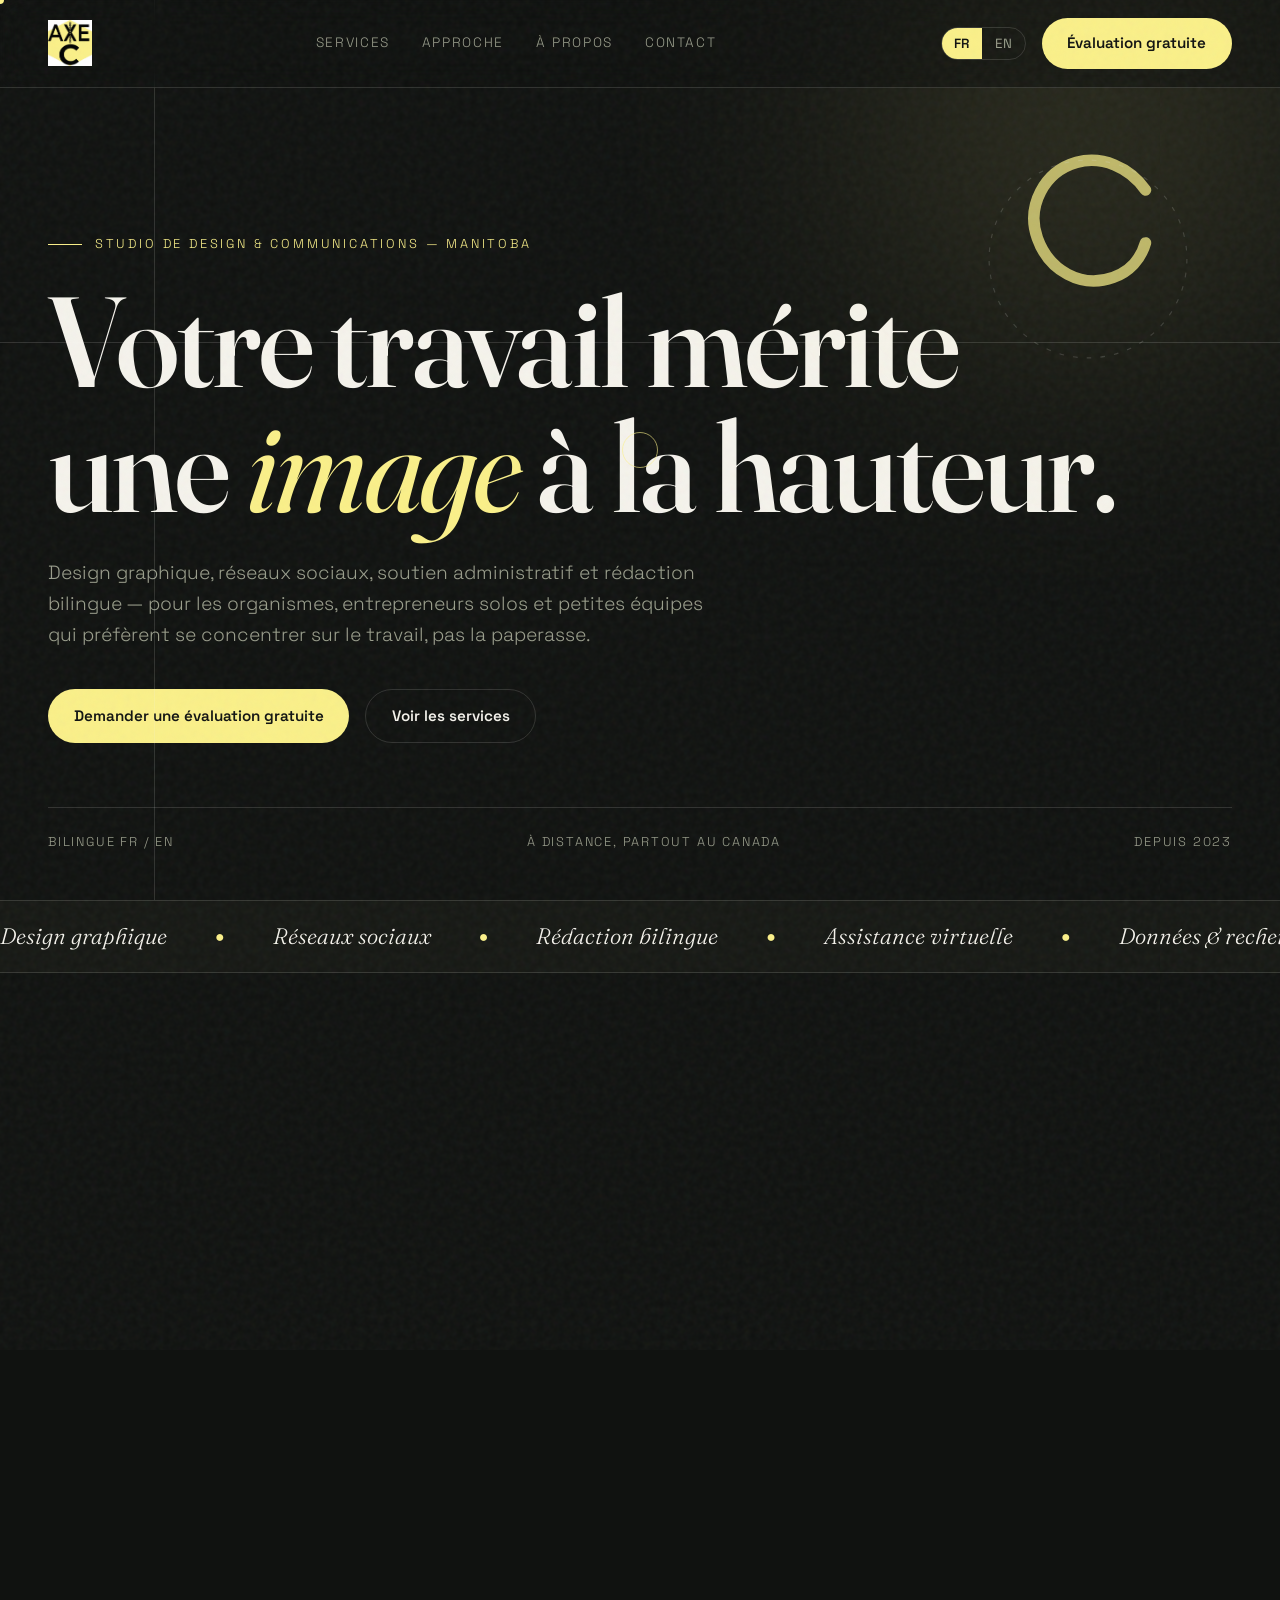
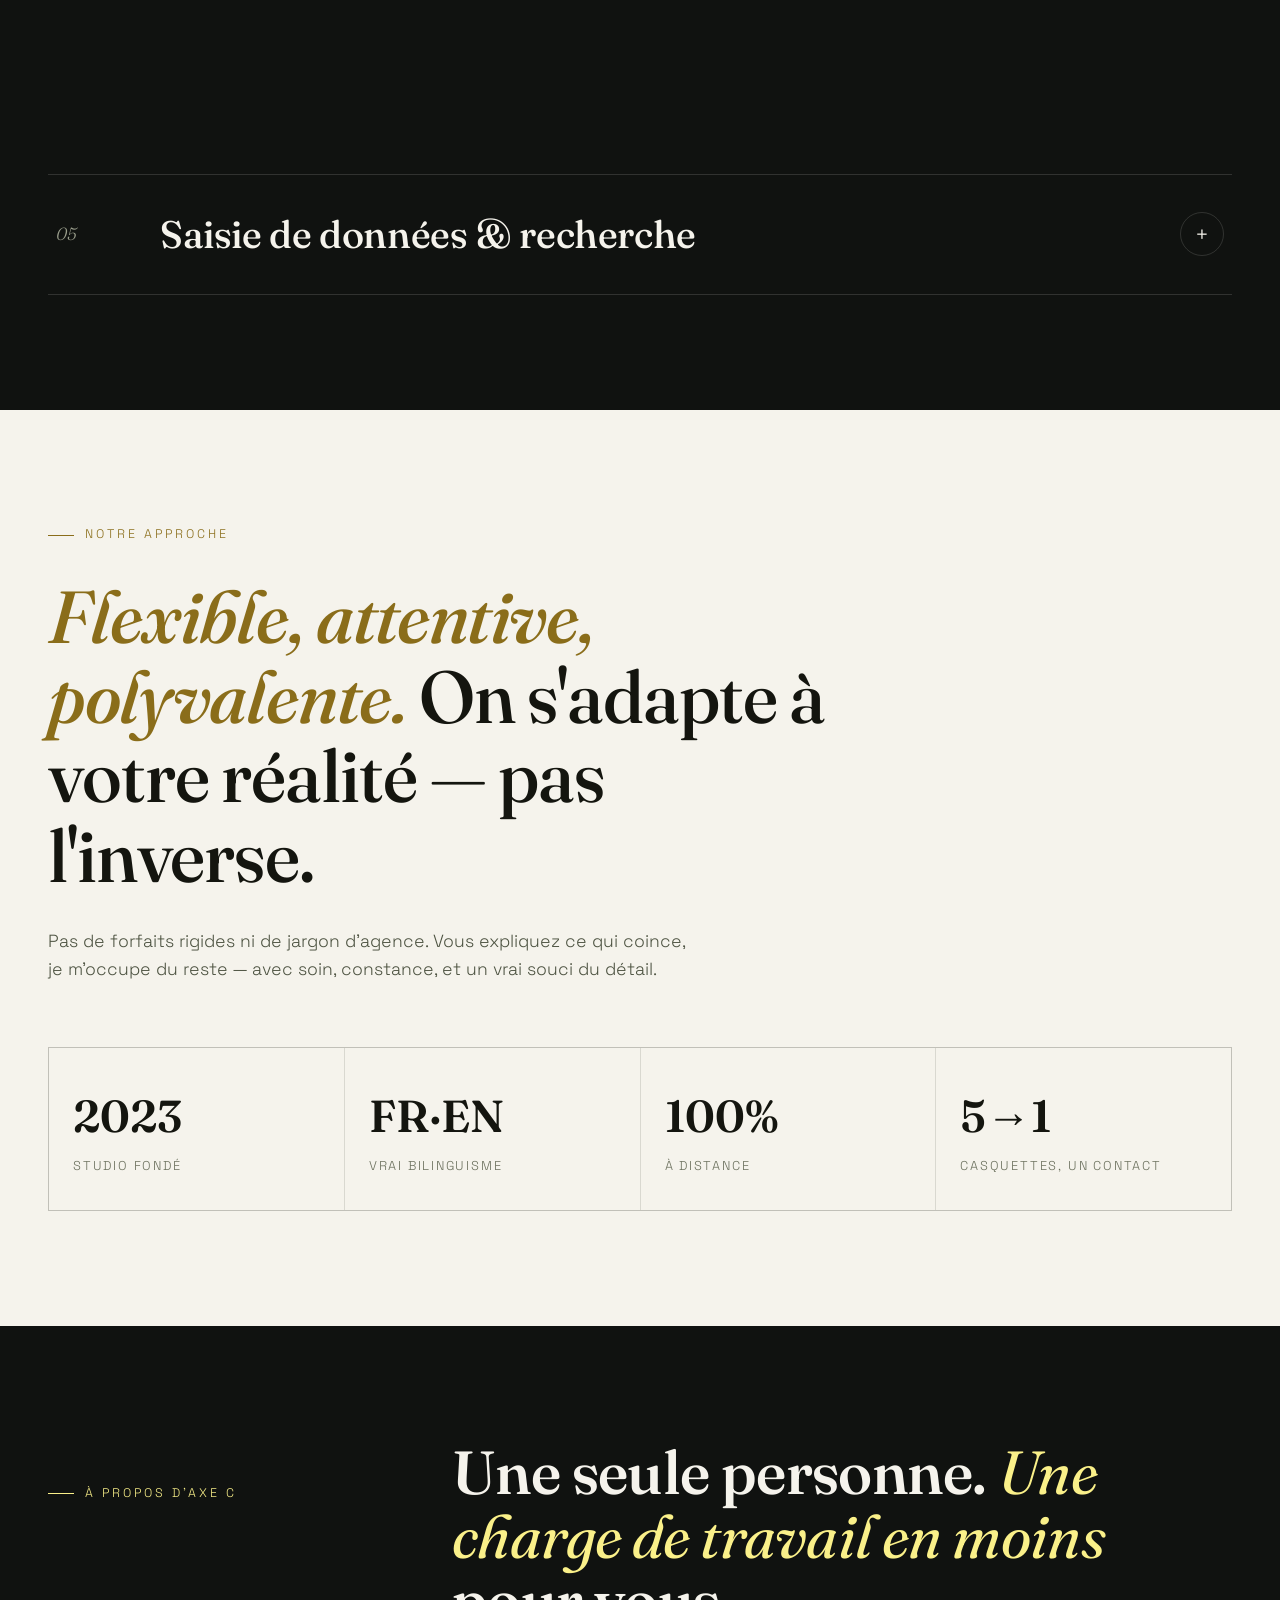
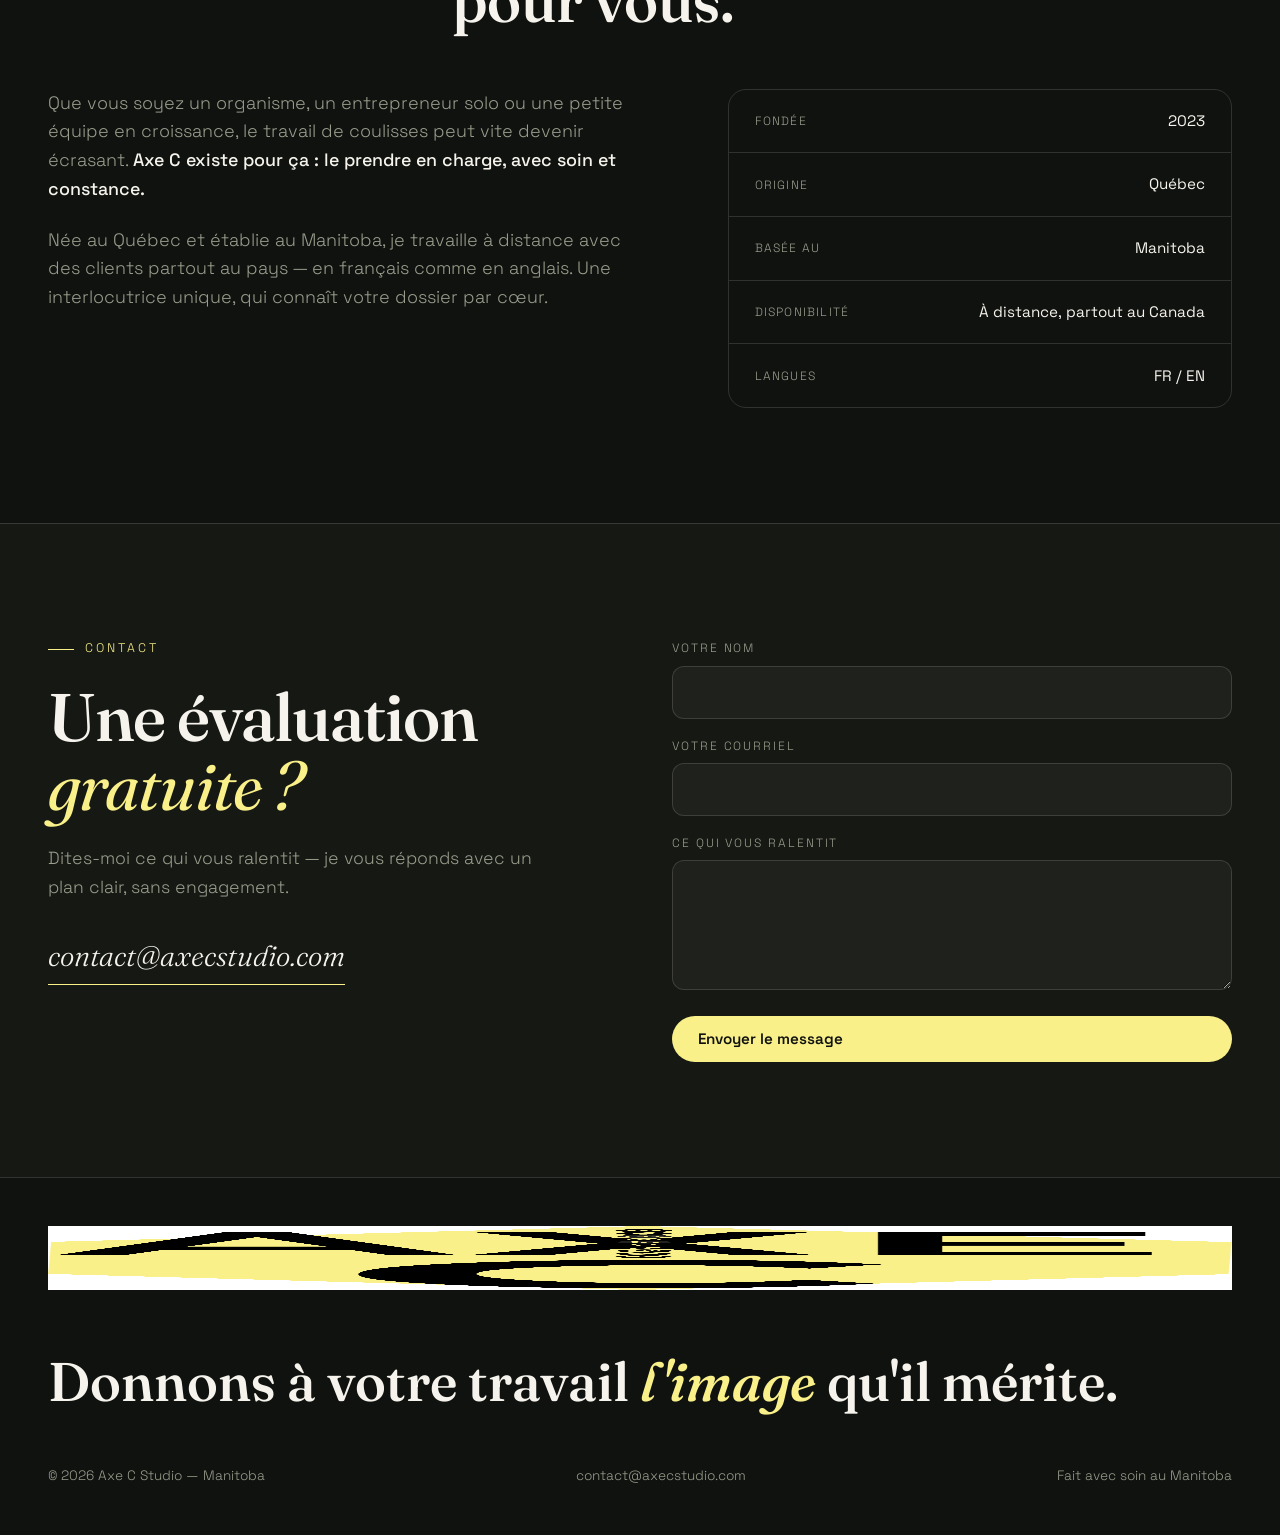
==== index.html @ 5b9b92f5 "Logo officiel PNG (remplace le SVG extrait)" ====
<!DOCTYPE html>
<html lang="fr">
<head>
<meta charset="UTF-8">
<meta name="viewport" content="width=device-width, initial-scale=1.0">
<title>Axe C — Studio de design & communications</title>
<meta name="description" content="Axe C — design graphique, réseaux sociaux, rédaction bilingue et soutien administratif pour organismes, entrepreneurs et petites équipes. Basée à Manitoba. FR/EN.">
<link rel="icon" href="logo.png" type="image/png">
<link rel="preconnect" href="https://fonts.googleapis.com">
<link rel="preconnect" href="https://fonts.gstatic.com" crossorigin>
<link href="https://fonts.googleapis.com/css2?family=Fraunces:ital,opsz,wght@0,9..144,300..900;1,9..144,300..900&family=Space+Grotesk:wght@300..700&display=swap" rel="stylesheet">
<style>
:root{
  --bg:#101210; --bg2:#161814; --ink:#f5f3ec; --muted:#9a9e8c;
  --lime:#faf089; --lime-dim:#d6c25e; --line:rgba(245,243,236,.14);
  --paper:#f5f3ec; --paper-ink:#14150f;
  --font-d:"Fraunces",serif; --font-b:"Space Grotesk",sans-serif;
}
*{margin:0;padding:0;box-sizing:border-box}
html{scroll-behavior:smooth}
body{background:var(--bg);color:var(--ink);font-family:var(--font-b);font-weight:300;
  line-height:1.6;overflow-x:hidden;-webkit-font-smoothing:antialiased}
::selection{background:var(--lime);color:#101210}
a{color:inherit;text-decoration:none}
img{max-width:100%}

/* grain */
.grain{position:fixed;inset:-50%;width:200%;height:200%;pointer-events:none;z-index:2000;opacity:.05;
  background-image:url("data:image/svg+xml,%3Csvg viewBox='0 0 300 300' xmlns='http://www.w3.org/2000/svg'%3E%3Cfilter id='n'%3E%3CfeTurbulence type='fractalNoise' baseFrequency='0.9' numOctaves='2'/%3E%3C/filter%3E%3Crect width='100%25' height='100%25' filter='url(%23n)'/%3E%3C/svg%3E");
  animation:grain 8s steps(10) infinite}
@keyframes grain{0%,100%{transform:translate(0,0)}20%{transform:translate(-3%,2%)}40%{transform:translate(2%,-3%)}60%{transform:translate(-2%,-2%)}80%{transform:translate(3%,3%)}}

/* curseur */
.cursor-dot,.cursor-ring{position:fixed;top:0;left:0;pointer-events:none;z-index:3000;border-radius:50%;
  transform:translate(-50%,-50%)}
.cursor-dot{width:8px;height:8px;background:var(--lime)}
.cursor-ring{width:36px;height:36px;border:1px solid rgba(250,240,137,.6);transition:width .25s,height .25s,border-color .25s}
.cursor-ring.is-hover{width:64px;height:64px;border-color:var(--lime)}
@media(hover:none){.cursor-dot,.cursor-ring{display:none}}

/* nav */
nav{position:fixed;top:0;left:0;right:0;z-index:1000;display:flex;align-items:center;justify-content:space-between;
  padding:1.1rem clamp(1.2rem,4vw,3rem);backdrop-filter:blur(14px);-webkit-backdrop-filter:blur(14px);
  background:rgba(16,18,16,.55);border-bottom:1px solid var(--line)}
.logo{display:flex;align-items:center;gap:.6rem;font-family:var(--font-d);font-weight:600;font-size:1.35rem;letter-spacing:.02em}
.logo img{height:46px;width:auto;display:block}
.nav-links{display:flex;gap:2rem;font-size:.85rem;letter-spacing:.12em;text-transform:uppercase}
.nav-links a{position:relative;color:var(--muted);transition:color .25s}
.nav-links a:hover{color:var(--ink)}
.nav-links a::after{content:"";position:absolute;left:0;bottom:-4px;width:0;height:1px;background:var(--lime);transition:width .3s}
.nav-links a:hover::after{width:100%}
.nav-cta{display:flex;align-items:center;gap:1rem}
.lang-toggle{display:flex;border:1px solid var(--line);border-radius:99px;overflow:hidden;font-size:.75rem;letter-spacing:.1em}
.lang-toggle button{background:none;border:none;color:var(--muted);padding:.45rem .8rem;cursor:pointer;font-family:var(--font-b);transition:all .25s}
.lang-toggle button.active{background:var(--lime);color:#101210;font-weight:600}
.btn{display:inline-flex;align-items:center;gap:.6rem;background:var(--lime);color:#101210;font-weight:600;
  padding:.85rem 1.6rem;border-radius:99px;border:none;cursor:pointer;font-size:.95rem;font-family:var(--font-b);
  transition:transform .25s,box-shadow .25s;white-space:nowrap}
.btn:hover{transform:translateY(-2px);box-shadow:0 8px 30px rgba(250,240,137,.35)}
.btn.ghost{background:transparent;color:var(--ink);border:1px solid var(--line)}
.btn.ghost:hover{border-color:var(--lime);box-shadow:none}
@media(max-width:860px){.nav-links{display:none}}

/* hero */
.hero{min-height:100svh;display:flex;flex-direction:column;justify-content:flex-end;position:relative;
  padding:7rem clamp(1.2rem,4vw,3rem) 3rem;overflow:hidden}
.hero-bg{position:absolute;inset:0;pointer-events:none}
.blob{position:absolute;width:60vmax;height:60vmax;border-radius:50%;filter:blur(120px);opacity:.16;
  background:radial-gradient(circle,#faf089 0%,transparent 65%);top:-20vmax;right:-15vmax;animation:drift 14s ease-in-out infinite alternate}
@keyframes drift{to{transform:translate(-8vmax,6vmax) scale(1.15)}}
.axis{position:absolute;background:var(--line)}
.axis.h{left:0;right:0;height:1px;top:38%}
.axis.v{top:0;bottom:0;width:1px;left:12%}
.hero-eyebrow{display:flex;align-items:center;gap:.8rem;color:var(--lime);font-size:.8rem;letter-spacing:.22em;
  text-transform:uppercase;margin-bottom:1.5rem}
.hero-eyebrow::before{content:"";width:34px;height:1px;background:var(--lime)}
.hero h1{font-family:var(--font-d);font-weight:550;font-size:clamp(3rem,10vw,8.5rem);line-height:.98;letter-spacing:-.02em;max-width:14ch}
.hero h1 em{font-style:italic;color:var(--lime);font-weight:400}
.hero-sub{max-width:56ch;color:var(--muted);font-size:clamp(1rem,1.6vw,1.2rem);margin:1.8rem 0 2.4rem}
.hero-ctas{display:flex;gap:1rem;flex-wrap:wrap}
.hero-foot{display:flex;justify-content:space-between;align-items:flex-end;margin-top:4rem;padding-top:1.5rem;
  border-top:1px solid var(--line);color:var(--muted);font-size:.8rem;letter-spacing:.14em;text-transform:uppercase;flex-wrap:wrap;gap:1rem}
.crescent{position:absolute;top:16%;right:6%;width:clamp(120px,18vw,230px);opacity:.9;animation:spin 40s linear infinite}
@keyframes spin{to{transform:rotate(360deg)}}

/* marquee */
.marquee{border-top:1px solid var(--line);border-bottom:1px solid var(--line);overflow:hidden;white-space:nowrap;
  padding:1.1rem 0;background:var(--bg2)}
.marquee-track{display:inline-flex;gap:3rem;animation:scroll 26s linear infinite;font-family:var(--font-d);
  font-size:1.4rem;font-style:italic;color:var(--ink)}
.marquee-track span{display:flex;align-items:center;gap:3rem}
.marquee-track i{font-style:normal;color:var(--lime);font-size:1rem}
@keyframes scroll{to{transform:translateX(-50%)}}

/* sections */
section{padding:clamp(4rem,9vw,8rem) clamp(1.2rem,4vw,3rem)}
.sec-head{display:flex;align-items:baseline;justify-content:space-between;gap:2rem;margin-bottom:3.5rem;flex-wrap:wrap}
.sec-tag{color:var(--lime);font-size:.78rem;letter-spacing:.24em;text-transform:uppercase;display:flex;align-items:center;gap:.7rem}
.sec-tag::before{content:"";width:26px;height:1px;background:var(--lime)}
.sec-title{font-family:var(--font-d);font-weight:550;font-size:clamp(2rem,5vw,3.8rem);line-height:1.05;letter-spacing:-.01em;max-width:20ch}
.sec-title em{font-style:italic;color:var(--lime);font-weight:400}

/* services */
.svc{border-top:1px solid var(--line)}
.svc:last-child{border-bottom:1px solid var(--line)}
.svc-head{display:grid;grid-template-columns:80px 1fr auto;align-items:center;gap:1.5rem;padding:1.8rem .5rem;cursor:pointer}
.svc-num{font-family:var(--font-d);font-style:italic;color:var(--muted);font-size:1.1rem;transition:color .3s}
.svc-name{font-family:var(--font-d);font-size:clamp(1.4rem,3.2vw,2.4rem);font-weight:500;letter-spacing:-.01em;transition:transform .35s,color .3s}
.svc-plus{width:44px;height:44px;border:1px solid var(--line);border-radius:50%;display:grid;place-items:center;
  font-size:1.4rem;font-weight:200;transition:all .35s;flex-shrink:0}
.svc-body{max-height:0;overflow:hidden;transition:max-height .5s cubic-bezier(.4,0,.2,1)}
.svc-body p{color:var(--muted);max-width:62ch;padding:0 .5rem 2rem 80px;font-size:1.05rem}
.svc.open .svc-body{max-height:220px}
.svc.open .svc-num{color:var(--lime)}
.svc.open .svc-name{color:var(--lime);transform:translateX(10px)}
.svc.open .svc-plus{background:var(--lime);color:#101210;border-color:var(--lime);transform:rotate(45deg)}
@media(max-width:640px){.svc-head{grid-template-columns:44px 1fr auto}.svc-body p{padding-left:0}}

/* approche — section papier */
.approche{background:var(--paper);color:var(--paper-ink);position:relative;overflow:hidden}
.approche .sec-tag{color:#8a6d1a}
.approche .sec-tag::before{background:#8a6d1a}
.approche blockquote{font-family:var(--font-d);font-size:clamp(2.2rem,6vw,4.6rem);line-height:1.08;font-weight:500;
  letter-spacing:-.015em;max-width:18ch}
.approche blockquote em{font-style:italic;color:#8a6d1a}
.approche-sub{margin-top:2rem;color:#4c5240;max-width:58ch;font-size:1.1rem}
.stats{display:grid;grid-template-columns:repeat(4,1fr);gap:1px;background:rgba(20,21,15,.12);margin-top:4rem;border:1px solid rgba(20,21,15,.12)}
.stat{background:var(--paper);padding:2rem 1.5rem}
.stat b{display:block;font-family:var(--font-d);font-size:clamp(1.8rem,3.5vw,2.8rem);font-weight:600}
.stat span{font-size:.8rem;letter-spacing:.14em;text-transform:uppercase;color:#6a6f5c}
@media(max-width:760px){.stats{grid-template-columns:1fr 1fr}}

/* à propos */
.apropos-grid{display:grid;grid-template-columns:1.1fr .9fr;gap:4rem;align-items:start}
@media(max-width:900px){.apropos-grid{grid-template-columns:1fr}}
.apropos-txt p{color:var(--muted);font-size:1.12rem;margin-bottom:1.4rem;max-width:54ch}
.apropos-txt p strong{color:var(--ink);font-weight:500}
.facts{border:1px solid var(--line);border-radius:18px;overflow:hidden}
.fact{display:flex;justify-content:space-between;gap:1rem;padding:1.2rem 1.6rem;border-bottom:1px solid var(--line);font-size:.95rem}
.fact:last-child{border-bottom:none}
.fact span:first-child{color:var(--muted);letter-spacing:.1em;text-transform:uppercase;font-size:.75rem;padding-top:.2rem}
.fact span:last-child{text-align:right;font-weight:400}

/* contact */
.contact{background:var(--bg2);border-top:1px solid var(--line);position:relative;overflow:hidden}
.contact-grid{display:grid;grid-template-columns:1fr 1fr;gap:4rem}
@media(max-width:900px){.contact-grid{grid-template-columns:1fr}}
.contact h2{font-family:var(--font-d);font-size:clamp(2.4rem,5.5vw,4.2rem);font-weight:550;line-height:1.02;letter-spacing:-.015em}
.contact h2 em{font-style:italic;color:var(--lime);font-weight:400}
.contact p.lead{color:var(--muted);margin:1.5rem 0 2rem;max-width:44ch;font-size:1.1rem}
.mail-link{display:inline-flex;align-items:center;gap:.8rem;font-family:var(--font-d);font-size:clamp(1.2rem,2.6vw,1.8rem);
  font-style:italic;border-bottom:1px solid var(--lime);padding-bottom:.3rem;transition:color .25s}
.mail-link:hover{color:var(--lime)}
form{display:flex;flex-direction:column;gap:1.1rem}
.field label{display:block;font-size:.75rem;letter-spacing:.16em;text-transform:uppercase;color:var(--muted);margin-bottom:.45rem}
.field input,.field textarea{background:rgba(245,243,236,.04);border:1px solid var(--line);border-radius:12px;color:var(--ink);
  padding:.95rem 1.1rem;font-family:var(--font-b);font-size:1rem;width:100%;transition:border-color .25s;resize:vertical}
.field input:focus,.field textarea:focus{outline:none;border-color:var(--lime)}
.field textarea{min-height:130px}

/* footer */
footer{padding:3rem clamp(1.2rem,4vw,3rem);display:flex;justify-content:space-between;align-items:center;gap:1.5rem;
  border-top:1px solid var(--line);color:var(--muted);font-size:.85rem;flex-wrap:wrap}
footer .big{font-family:var(--font-d);font-size:clamp(2rem,6vw,3.4rem);color:var(--ink);font-weight:550;flex-basis:100%;margin-bottom:1rem}
footer .big em{font-style:italic;color:var(--lime)}

/* reveal */
.rv{opacity:0;transform:translateY(36px);transition:opacity .8s cubic-bezier(.2,.6,.2,1),transform .8s cubic-bezier(.2,.6,.2,1)}
.rv.in{opacity:1;transform:none}
@media(prefers-reduced-motion:reduce){.rv{opacity:1;transform:none}.marquee-track,.blob,.grain,.crescent{animation:none}html{scroll-behavior:auto}}
</style>
</head>
<body>
<div class="grain" aria-hidden="true"></div>
<div class="cursor-dot" aria-hidden="true"></div>
<div class="cursor-ring" aria-hidden="true"></div>

<nav>
  <a class="logo" href="#top" aria-label="Axe C — accueil">
    <img src="logo.png" alt="Axe C">
  </a>
  <div class="nav-links">
    <a href="#services" data-fr="Services" data-en="Services">Services</a>
    <a href="#approche" data-fr="Approche" data-en="Approach">Approche</a>
    <a href="#apropos" data-fr="À propos" data-en="About">À propos</a>
    <a href="#contact" data-fr="Contact" data-en="Contact">Contact</a>
  </div>
  <div class="nav-cta">
    <div class="lang-toggle" role="group" aria-label="Langue / Language">
      <button id="btn-fr" class="active">FR</button>
      <button id="btn-en">EN</button>
    </div>
    <a class="btn" href="#contact" data-fr="Évaluation gratuite" data-en="Free evaluation">Évaluation gratuite</a>
  </div>
</nav>

<header class="hero" id="top">
  <div class="hero-bg" aria-hidden="true">
    <div class="blob"></div>
    <div class="axis h"></div><div class="axis v"></div>
    <svg class="crescent" viewBox="0 0 200 200"><path d="M150 40c-14-20-38-30-60-24-28 8-44 38-34 66s38 44 66 34c14-5 24-16 28-30" stroke="#faf089" stroke-width="10" fill="none" stroke-linecap="round" opacity=".8"/><circle cx="100" cy="100" r="86" stroke="rgba(245,243,236,.18)" stroke-width="1" fill="none" stroke-dasharray="4 8"/></svg>
  </div>
  <p class="hero-eyebrow rv" data-fr="Studio de design & communications — Manitoba" data-en="Design & communications studio — Manitoba">Studio de design & communications — Manitoba</p>
  <h1 class="rv" data-fr="Votre travail mérite une <em>image</em> à la hauteur." data-en="Your work deserves a <em>face</em> that matches it.">Votre travail mérite une <em>image</em> à la hauteur.</h1>
  <p class="hero-sub rv" data-fr="Design graphique, réseaux sociaux, soutien administratif et rédaction bilingue — pour les organismes, entrepreneurs solos et petites équipes qui préfèrent se concentrer sur le travail, pas la paperasse." data-en="Graphic design, social media, admin support, and bilingual copy — for organizations, solo entrepreneurs, and small teams who'd rather focus on the work than the paperwork.">Design graphique, réseaux sociaux, soutien administratif et rédaction bilingue — pour les organismes, entrepreneurs solos et petites équipes qui préfèrent se concentrer sur le travail, pas la paperasse.</p>
  <div class="hero-ctas rv">
    <a class="btn" href="#contact" data-fr="Demander une évaluation gratuite" data-en="Request a free evaluation">Demander une évaluation gratuite</a>
    <a class="btn ghost" href="#services" data-fr="Voir les services" data-en="See services">Voir les services</a>
  </div>
  <div class="hero-foot rv">
    <span data-fr="Bilingue FR / EN" data-en="Bilingual FR / EN">Bilingue FR / EN</span>
    <span data-fr="À distance, partout au Canada" data-en="Remote, across Canada">À distance, partout au Canada</span>
    <span data-fr="Depuis 2023" data-en="Since 2023">Depuis 2023</span>
  </div>
</header>

<div class="marquee" aria-hidden="true">
  <div class="marquee-track" id="marquee"></div>
</div>

<section id="services">
  <div class="sec-head rv">
    <p class="sec-tag" data-fr="Ce que je fais" data-en="What I do">Ce que je fais</p>
    <h2 class="sec-title" data-fr="Un service, <em>cinq casquettes.</em>" data-en="One hire, <em>five hats.</em>">Un service, <em>cinq casquettes.</em></h2>
  </div>
  <div id="svc-list">
    <div class="svc rv open"><div class="svc-head">
      <span class="svc-num">01</span>
      <span class="svc-name" data-fr="Design graphique & contenu visuel" data-en="Graphic design & visual content">Design graphique & contenu visuel</span>
      <span class="svc-plus">+</span></div>
      <div class="svc-body"><p data-fr="Logos, cartes d'affaires, menus et visuels pour les réseaux sociaux qui résistent à un second regard." data-en="Logos, business cards, menus, and social visuals that hold up under a second look.">Logos, cartes d'affaires, menus et visuels pour les réseaux sociaux qui résistent à un second regard.</p></div>
    </div>
    <div class="svc rv"><div class="svc-head">
      <span class="svc-num">02</span>
      <span class="svc-name" data-fr="Gestion des réseaux sociaux" data-en="Social media management">Gestion des réseaux sociaux</span>
      <span class="svc-plus">+</span></div>
      <div class="svc-body"><p data-fr="Planification et publication de contenu pour que votre page reste vivante, sans vous occuper l'esprit." data-en="Content planning and posting so your feed stays alive without living in your head.">Planification et publication de contenu pour que votre page reste vivante, sans vous occuper l'esprit.</p></div>
    </div>
    <div class="svc rv"><div class="svc-head">
      <span class="svc-num">03</span>
      <span class="svc-name" data-fr="Rédaction bilingue & révision" data-en="Bilingual copywriting & proofreading">Rédaction bilingue & révision</span>
      <span class="svc-plus">+</span></div>
      <div class="svc-body"><p data-fr="Des mots qui se lisent comme s'ils avaient été écrits deux fois, pas traduits une fois. FR/EN." data-en="Words that read like they were written twice, not translated once. FR/EN.">Des mots qui se lisent comme s'ils avaient été écrits deux fois, pas traduits une fois. FR/EN.</p></div>
    </div>
    <div class="svc rv"><div class="svc-head">
      <span class="svc-num">04</span>
      <span class="svc-name" data-fr="Assistance virtuelle & soutien admin" data-en="Virtual assistance & admin support">Assistance virtuelle & soutien admin</span>
      <span class="svc-plus">+</span></div>
      <div class="svc-body"><p data-fr="La boîte de réception, l'agenda, les suivis — pris en charge, sans effort de votre part." data-en="The inbox, the calendar, the follow-ups — covered, without you lifting a finger.">La boîte de réception, l'agenda, les suivis — pris en charge, sans effort de votre part.</p></div>
    </div>
    <div class="svc rv"><div class="svc-head">
      <span class="svc-num">05</span>
      <span class="svc-name" data-fr="Saisie de données & recherche" data-en="Data entry & research">Saisie de données & recherche</span>
      <span class="svc-plus">+</span></div>
      <div class="svc-body"><p data-fr="Feuilles de calcul propres, recherches bien sourcées, suivi précis — le travail moins glamour, fait comme il faut." data-en="Clean spreadsheets and sourced research, tracked accurately — the unglamorous work, done right.">Feuilles de calcul propres, recherches bien sourcées, suivi précis — le travail moins glamour, fait comme il faut.</p></div>
    </div>
  </div>
</section>

<section class="approche" id="approche">
  <p class="sec-tag rv" data-fr="Notre approche" data-en="Our approach">Notre approche</p>
  <blockquote class="rv" style="margin-top:2rem" data-fr="<em>Flexible, attentive, polyvalente.</em> On s'adapte à votre réalité — pas l'inverse." data-en="<em>Flexible, attentive, versatile.</em> We adapt to your reality — not the other way around."><em>Flexible, attentive, polyvalente.</em> On s'adapte à votre réalité — pas l'inverse.</blockquote>
  <p class="approche-sub rv" data-fr="Pas de forfaits rigides ni de jargon d'agence. Vous expliquez ce qui coince, je m'occupe du reste — avec soin, constance, et un vrai souci du détail." data-en="No rigid packages, no agency jargon. You explain what's stuck, I handle the rest — carefully, consistently, and with a real eye for detail.">Pas de forfaits rigides ni de jargon d'agence. Vous expliquez ce qui coince, je m'occupe du reste — avec soin, constance, et un vrai souci du détail.</p>
  <div class="stats rv">
    <div class="stat"><b>2023</b><span data-fr="Studio fondé" data-en="Studio founded">Studio fondé</span></div>
    <div class="stat"><b>FR·EN</b><span data-fr="Vrai bilinguisme" data-en="True bilingualism">Vrai bilinguisme</span></div>
    <div class="stat"><b>100%</b><span data-fr="À distance" data-en="Remote">À distance</span></div>
    <div class="stat"><b>5→1</b><span data-fr="Casquettes, un contact" data-en="Hats, one contact">Casquettes, un contact</span></div>
  </div>
</section>

<section id="apropos">
  <div class="sec-head rv">
    <p class="sec-tag" data-fr="À propos d'Axe C" data-en="About Axe C">À propos d'Axe C</p>
    <h2 class="sec-title" data-fr="Une seule personne. <em>Une charge de travail en moins</em> pour vous." data-en="One person. <em>One less workload</em> for you.">Une seule personne. <em>Une charge de travail en moins</em> pour vous.</h2>
  </div>
  <div class="apropos-grid">
    <div class="apropos-txt rv">
      <p data-fr="Que vous soyez un organisme, un entrepreneur solo ou une petite équipe en croissance, le travail de coulisses peut vite devenir écrasant. <strong>Axe C existe pour ça : le prendre en charge, avec soin et constance.</strong>" data-en="Whether you're an organization, a solo entrepreneur, or a growing team, behind-the-scenes work can quickly become overwhelming. <strong>Axe C exists for that: to take it off your plate — carefully, and consistently.</strong>">Que vous soyez un organisme, un entrepreneur solo ou une petite équipe en croissance, <strong>Axe C existe pour ça : le prendre en charge, avec soin et constance.</strong></p>
      <p data-fr="Née au Québec et établie au Manitoba, je travaille à distance avec des clients partout au pays — en français comme en anglais. Une interlocutrice unique, qui connaît votre dossier par cœur." data-en="Born in Quebec and based in Manitoba, I work remotely with clients across the country — in French and in English alike. One point of contact, who knows your file by heart.">Née au Québec et établie au Manitoba, je travaille à distance avec des clients partout au pays — en français comme en anglais. Une interlocutrice unique, qui connaît votre dossier par cœur.</p>
    </div>
    <div class="facts rv">
      <div class="fact"><span data-fr="Fondée" data-en="Founded">Fondée</span><span>2023</span></div>
      <div class="fact"><span data-fr="Origine" data-en="From">Origine</span><span data-fr="Québec" data-en="Quebec">Québec</span></div>
      <div class="fact"><span data-fr="Basée au" data-en="Based in">Basée au</span><span>Manitoba</span></div>
      <div class="fact"><span data-fr="Disponibilité" data-en="Availability">Disponibilité</span><span data-fr="À distance, partout au Canada" data-en="Remote, across Canada">À distance, partout au Canada</span></div>
      <div class="fact"><span data-fr="Langues" data-en="Languages">Langues</span><span>FR / EN</span></div>
    </div>
  </div>
</section>

<section class="contact" id="contact">
  <div class="contact-grid">
    <div class="rv">
      <p class="sec-tag" data-fr="Contact" data-en="Contact">Contact</p>
      <h2 style="margin-top:1.5rem" data-fr="Une évaluation <em>gratuite ?</em>" data-en="A <em>free</em> evaluation?">Une évaluation <em>gratuite ?</em></h2>
      <p class="lead" data-fr="Dites-moi ce qui vous ralentit — je vous réponds avec un plan clair, sans engagement." data-en="Tell me what's slowing you down — I'll come back with a clear plan, no strings attached.">Dites-moi ce qui vous ralentit — je vous réponds avec un plan clair, sans engagement.</p>
      <a class="mail-link" href="mailto:contact@axecstudio.com">contact@axecstudio.com</a>
    </div>
    <form class="rv" id="contact-form">
      <div class="field">
        <label for="f-name" data-fr="Votre nom" data-en="Your name">Votre nom</label>
        <input id="f-name" name="name" type="text" required autocomplete="name">
      </div>
      <div class="field">
        <label for="f-email" data-fr="Votre courriel" data-en="Your email">Votre courriel</label>
        <input id="f-email" name="email" type="email" required autocomplete="email">
      </div>
      <div class="field">
        <label for="f-msg" data-fr="Ce qui vous ralentit" data-en="What's slowing you down">Ce qui vous ralentit</label>
        <textarea id="f-msg" name="message" required></textarea>
      </div>
      <button class="btn" type="submit" data-fr="Envoyer le message" data-en="Send message">Envoyer le message</button>
    </form>
  </div>
</section>

<footer>
  <img src="logo.png" alt="Axe C" class="rv" style="height:64px;width:auto;margin-bottom:1.5rem;flex-basis:100%">
  <p class="big rv" data-fr="Donnons à votre travail <em>l'image</em> qu'il mérite." data-en="Give your work the <em>face</em> it deserves.">Donnons à votre travail <em>l'image</em> qu'il mérite.</p>
  <span>© 2026 Axe C Studio — Manitoba</span>
  <span><a href="mailto:contact@axecstudio.com">contact@axecstudio.com</a></span>
  <span data-fr="Fait avec soin au Manitoba" data-en="Carefully made in Manitoba">Fait avec soin au Manitoba</span>
</footer>

<script>
(function(){
  "use strict";
  var lang = localStorage.getItem("axec-lang") || "fr";

  /* ----- marquee ----- */
  var words = {fr:["Design graphique","Réseaux sociaux","Rédaction bilingue","Assistance virtuelle","Données & recherche"],
               en:["Graphic design","Social media","Bilingual copywriting","Virtual assistance","Data & research"]};
  function buildMarquee(){
    var seq = words[lang].map(function(w){return "<span>"+w+"<i>●</i></span>"}).join("");
    document.getElementById("marquee").innerHTML = seq + seq;
  }

  /* ----- langue ----- */
  function setLang(l){
    lang = l;
    localStorage.setItem("axec-lang", l);
    document.documentElement.lang = l;
    document.getElementById("btn-fr").classList.toggle("active", l==="fr");
    document.getElementById("btn-en").classList.toggle("active", l==="en");
    document.querySelectorAll("[data-fr]").forEach(function(el){
      el.innerHTML = el.getAttribute("data-"+l);
    });
    document.title = l==="fr" ? "Axe C — Studio de design & communications"
                              : "Axe C — Design & communications studio";
    buildMarquee();
  }
  document.getElementById("btn-fr").addEventListener("click", function(){ setLang("fr"); });
  document.getElementById("btn-en").addEventListener("click", function(){ setLang("en"); });

  /* ----- services accordéon ----- */
  document.querySelectorAll(".svc-head").forEach(function(head){
    head.addEventListener("click", function(){
      var item = head.parentElement, wasOpen = item.classList.contains("open");
      document.querySelectorAll(".svc").forEach(function(s){ s.classList.remove("open"); });
      if(!wasOpen) item.classList.add("open");
    });
  });

  /* ----- reveal on scroll ----- */
  var io = new IntersectionObserver(function(entries){
    entries.forEach(function(e){ if(e.isIntersecting){ e.target.classList.add("in"); io.unobserve(e.target); } });
  }, {threshold:.12, rootMargin:"0px 0px -40px 0px"});
  document.querySelectorAll(".rv").forEach(function(el){ io.observe(el); });

  /* ----- curseur ----- */
  var dot = document.querySelector(".cursor-dot"), ring = document.querySelector(".cursor-ring");
  var mx=innerWidth/2,my=innerHeight/2,rx=mx,ry=my;
  addEventListener("mousemove", function(e){
    mx=e.clientX; my=e.clientY;
    dot.style.left=mx+"px"; dot.style.top=my+"px";
  });
  (function loop(){
    rx+=(mx-rx)*.16; ry+=(my-ry)*.16;
    ring.style.left=rx+"px"; ring.style.top=ry+"px";
    requestAnimationFrame(loop);
  })();
  document.querySelectorAll("a,button,.svc-head,.lang-toggle button").forEach(function(el){
    el.addEventListener("mouseenter", function(){ ring.classList.add("is-hover"); });
    el.addEventListener("mouseleave", function(){ ring.classList.remove("is-hover"); });
  });

  /* ----- formulaire -> mailto ----- */
  document.getElementById("contact-form").addEventListener("submit", function(e){
    e.preventDefault();
    var n=document.getElementById("f-name").value.trim(),
        m=document.getElementById("f-email").value.trim(),
        b=document.getElementById("f-msg").value.trim();
    var subject = encodeURIComponent((lang==="fr"?"Évaluation gratuite — ":"Free evaluation — ")+n);
    var body = encodeURIComponent(b+"\n\n— "+n+" ("+m+")");
    location.href = "mailto:contact@axecstudio.com?subject="+subject+"&body="+body;
  });

  setLang(lang);
})();
</script>
</body>
</html>
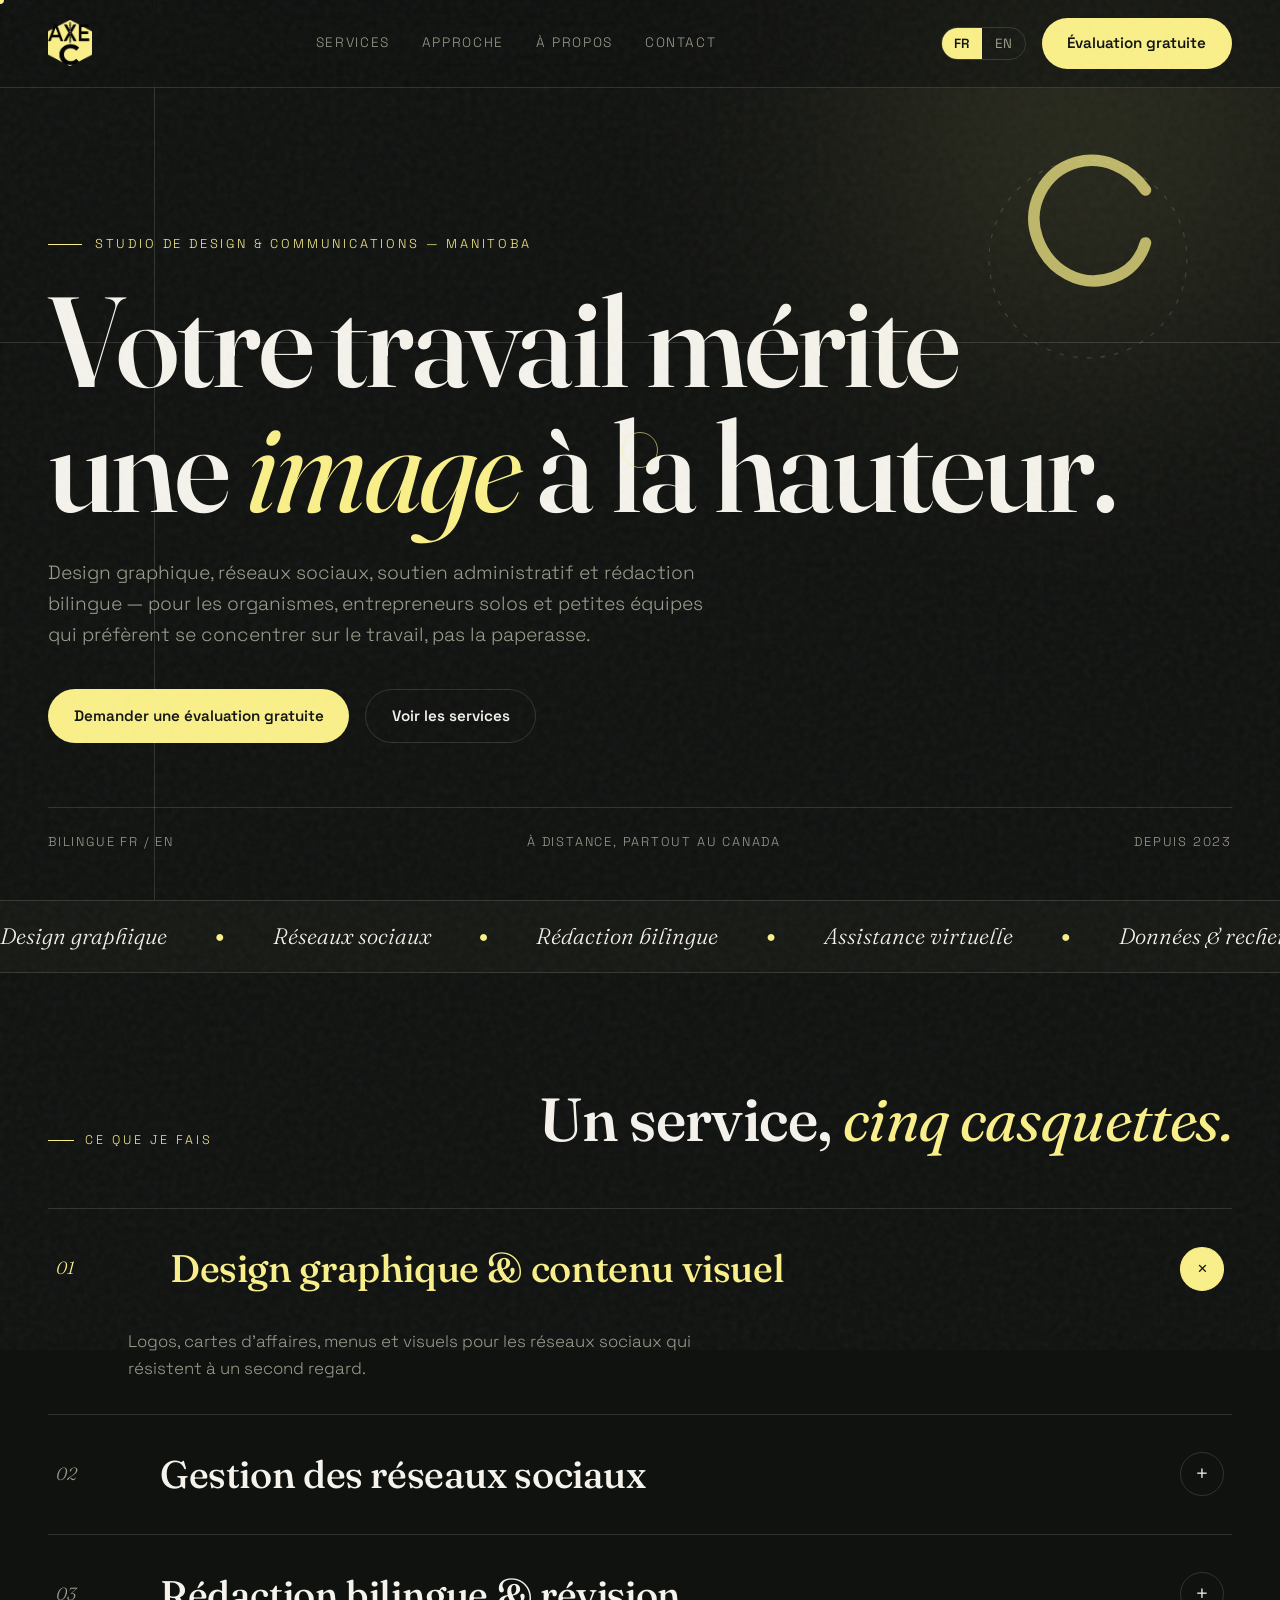
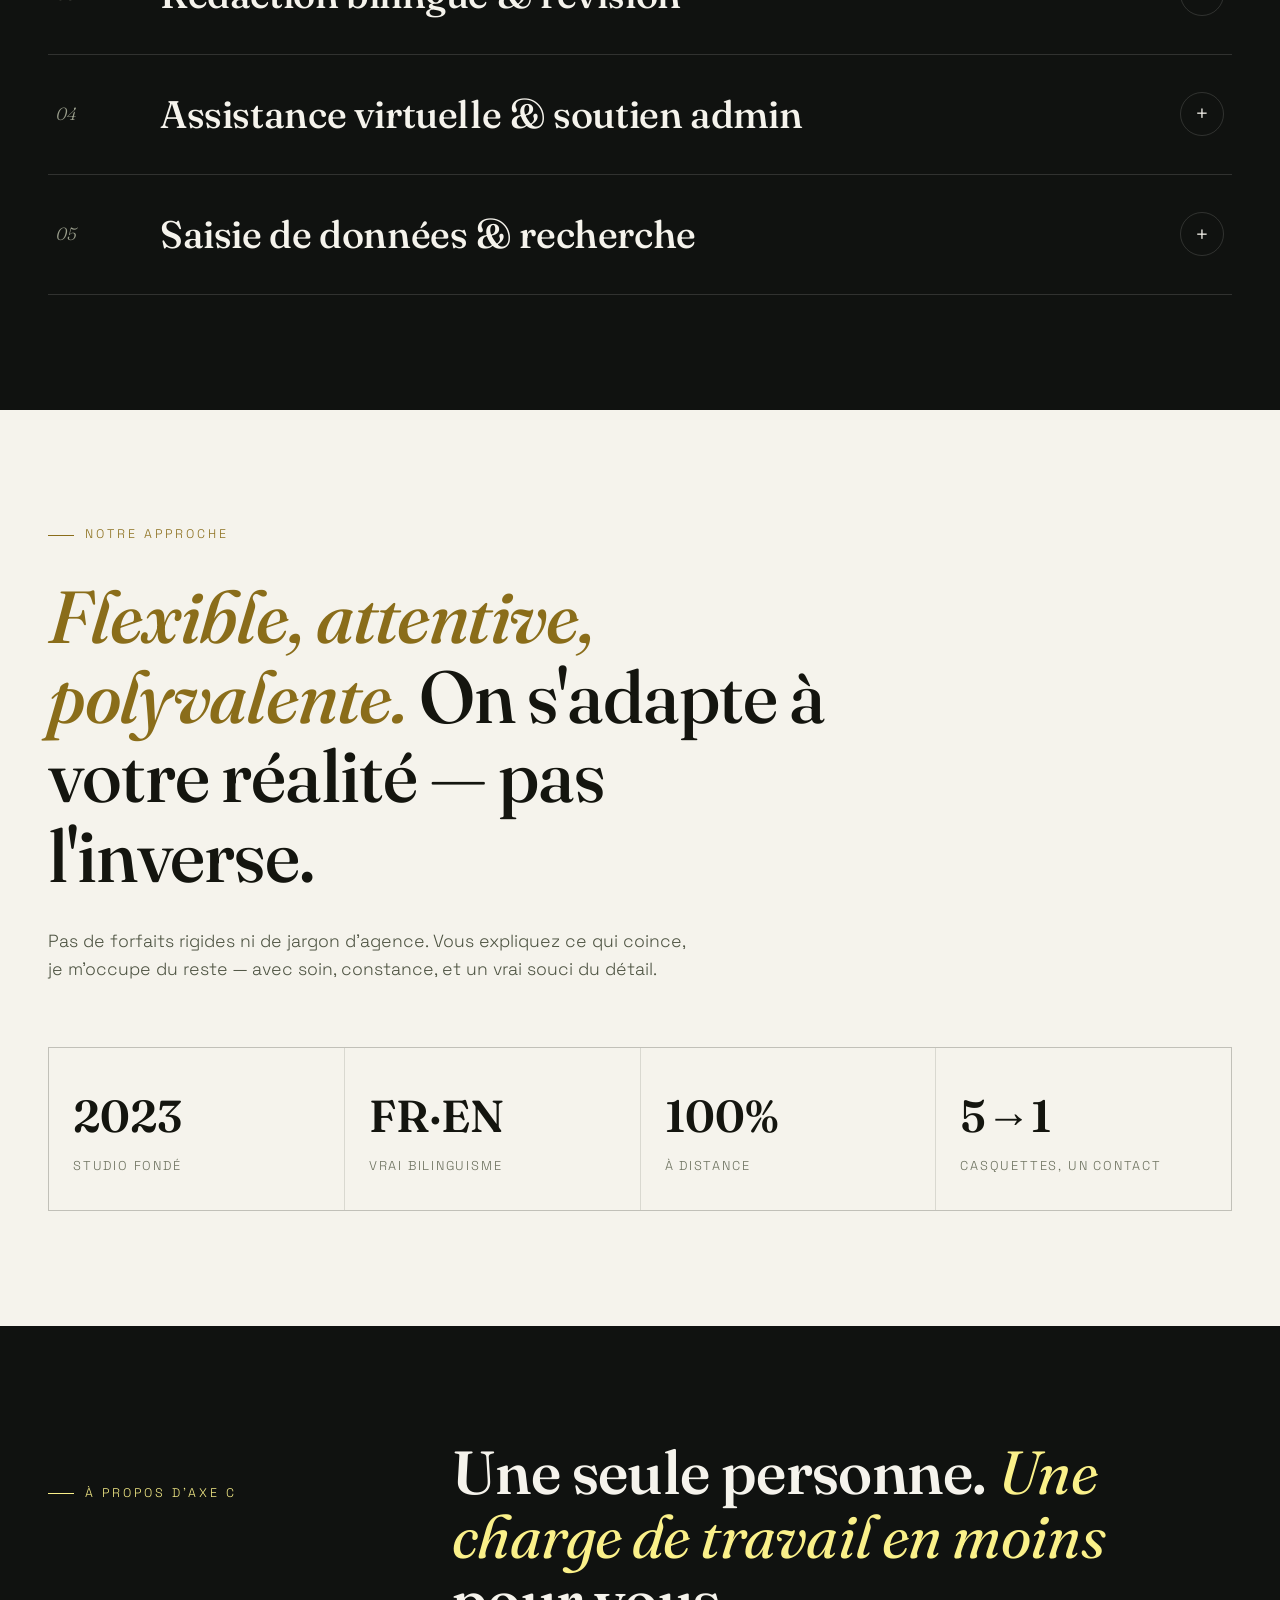
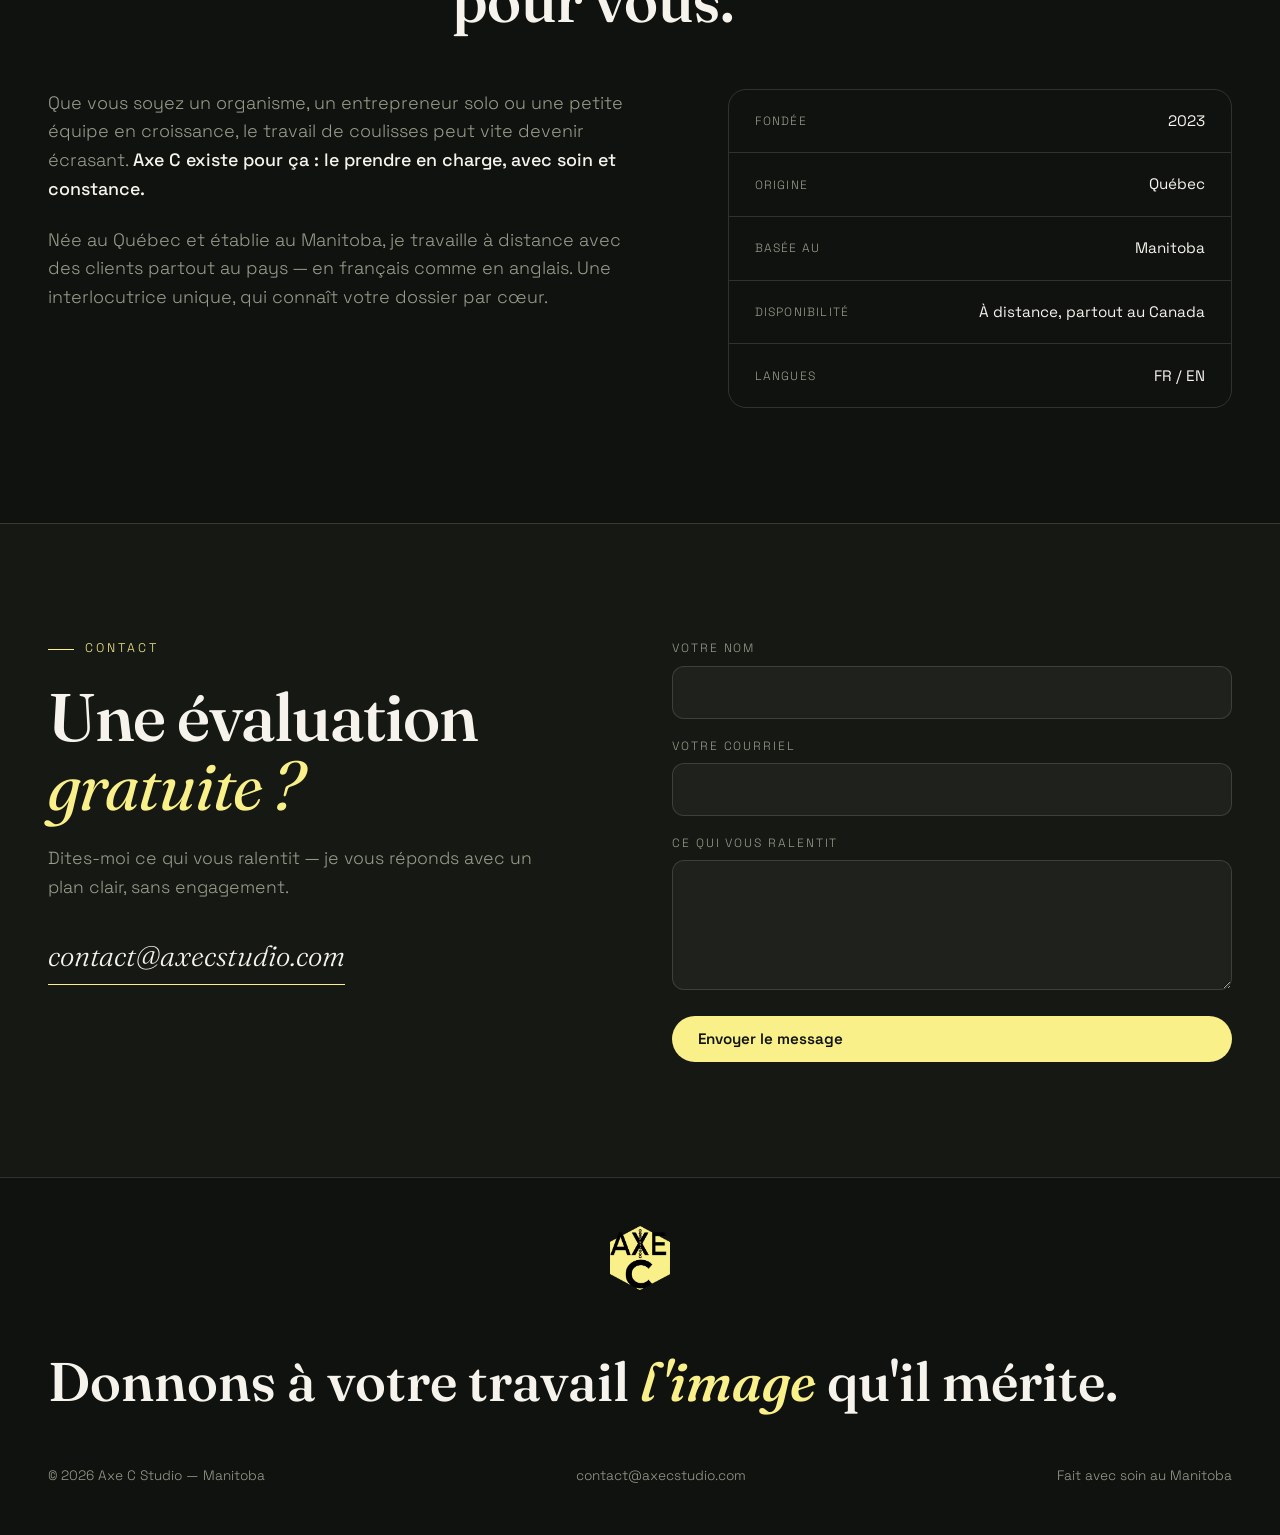
==== commit 47931e23: "Fix: logo du footer étiré (flex-basis:100% déformait l'image) — logo centré, ratio conservé" ====
--- a/index.html
+++ b/index.html
@@ -316,7 +316,9 @@
 </section>
 
 <footer>
-  <img src="logo.png" alt="Axe C" class="rv" style="height:64px;width:auto;margin-bottom:1.5rem;flex-basis:100%">
+  <div class="rv" style="flex-basis:100%;display:flex;justify-content:center;margin-bottom:1.5rem">
+  <img src="logo.png" alt="Axe C" style="height:64px;width:auto;display:block">
+</div>
   <p class="big rv" data-fr="Donnons à votre travail <em>l'image</em> qu'il mérite." data-en="Give your work the <em>face</em> it deserves.">Donnons à votre travail <em>l'image</em> qu'il mérite.</p>
   <span>© 2026 Axe C Studio — Manitoba</span>
   <span><a href="mailto:contact@axecstudio.com">contact@axecstudio.com</a></span>
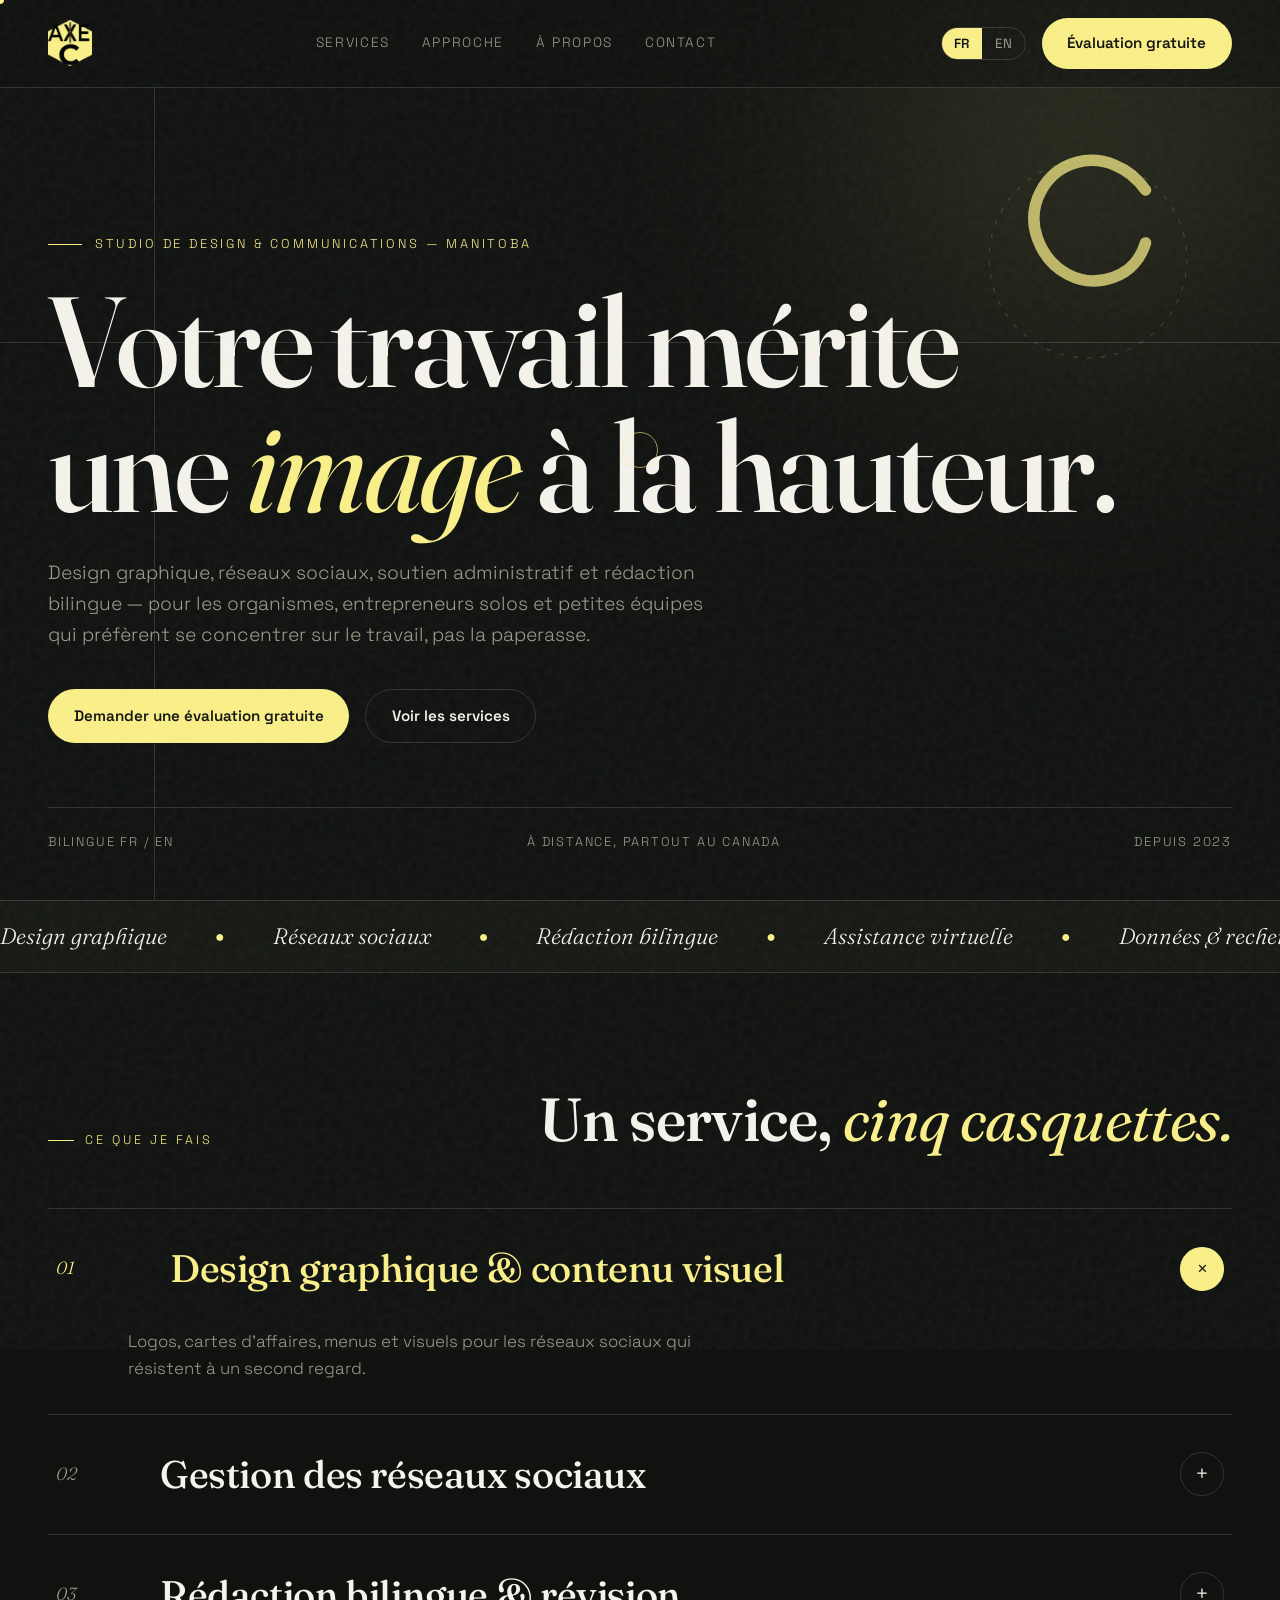
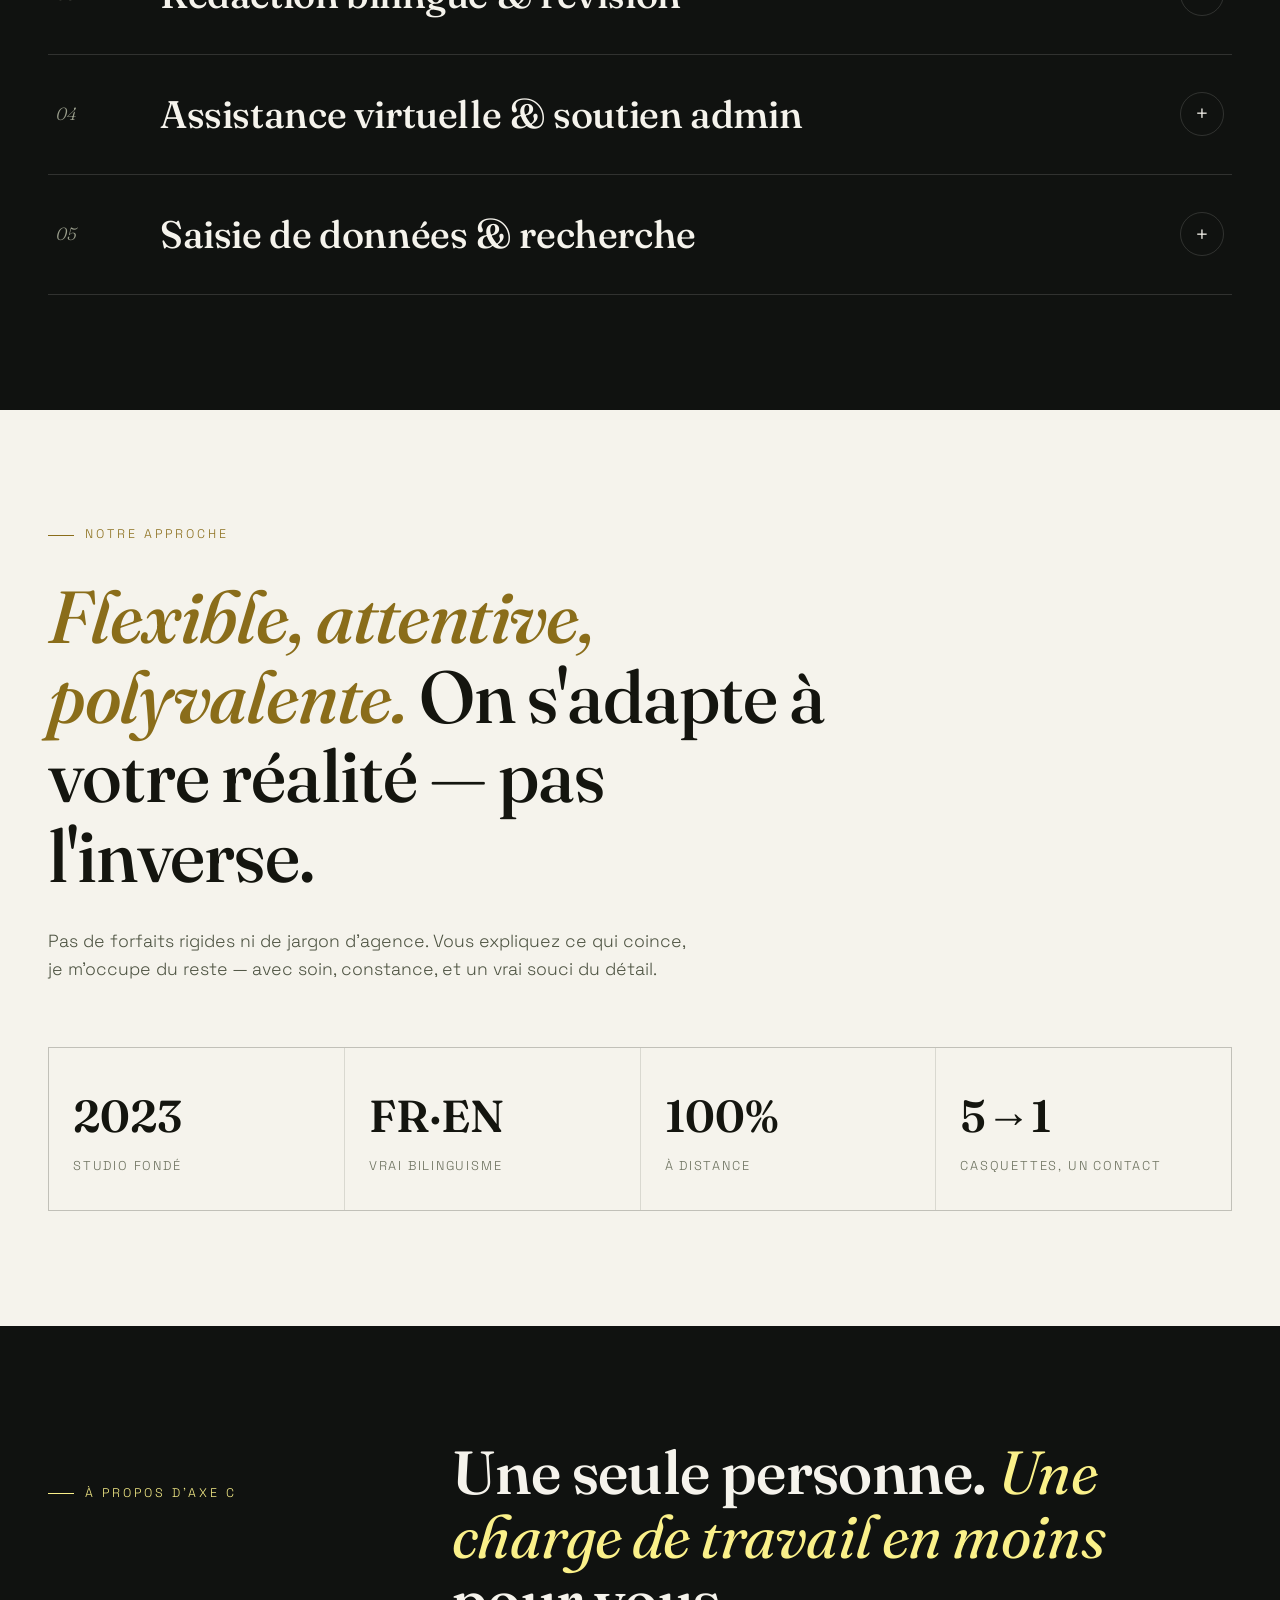
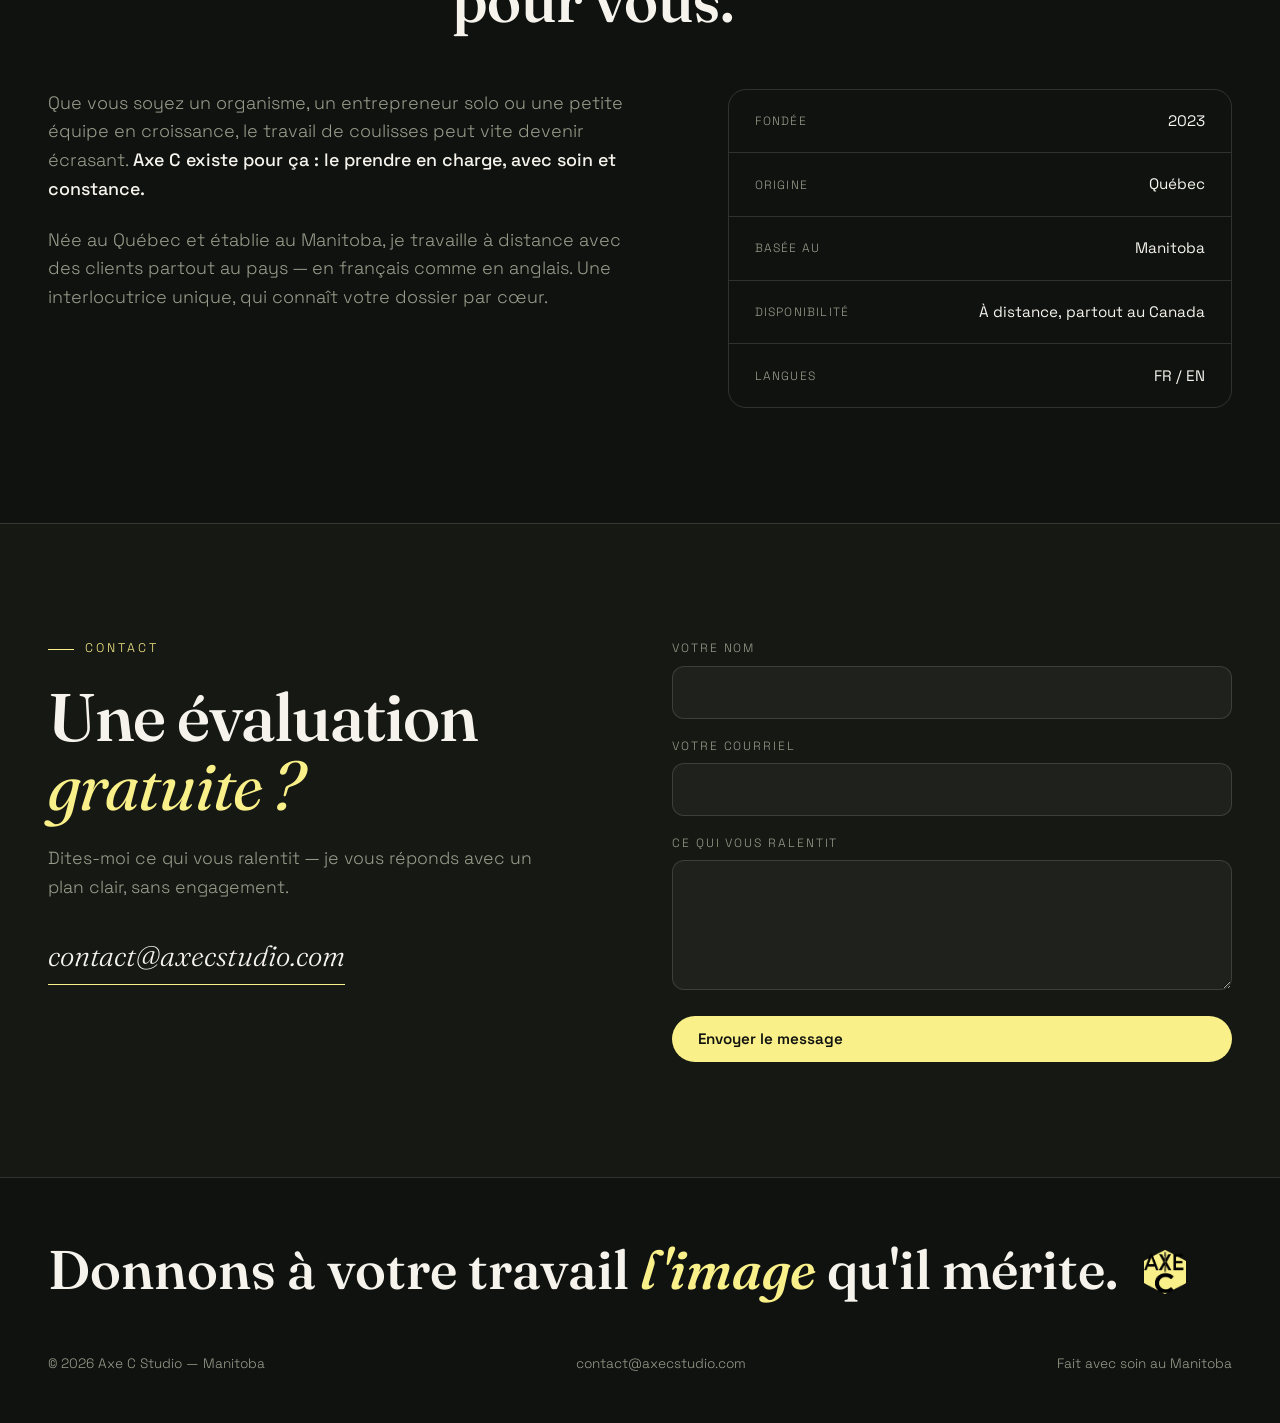
==== commit 6d0f9afd: "Footer: logo en ligne à la fin de la phrase d'accroche (FR+EN), plus de logo centré au-dessus" ====
--- a/index.html
+++ b/index.html
@@ -163,6 +163,7 @@
   border-top:1px solid var(--line);color:var(--muted);font-size:.85rem;flex-wrap:wrap}
 footer .big{font-family:var(--font-d);font-size:clamp(2rem,6vw,3.4rem);color:var(--ink);font-weight:550;flex-basis:100%;margin-bottom:1rem}
 footer .big em{font-style:italic;color:var(--lime)}
+footer .big .tag-logo{height:.82em;width:auto;display:inline-block;vertical-align:-.1em;margin-left:.28em}
 
 /* reveal */
 .rv{opacity:0;transform:translateY(36px);transition:opacity .8s cubic-bezier(.2,.6,.2,1),transform .8s cubic-bezier(.2,.6,.2,1)}
@@ -316,10 +317,7 @@
 </section>
 
 <footer>
-  <div class="rv" style="flex-basis:100%;display:flex;justify-content:center;margin-bottom:1.5rem">
-  <img src="logo.png" alt="Axe C" style="height:64px;width:auto;display:block">
-</div>
-  <p class="big rv" data-fr="Donnons à votre travail <em>l'image</em> qu'il mérite." data-en="Give your work the <em>face</em> it deserves.">Donnons à votre travail <em>l'image</em> qu'il mérite.</p>
+  <p class="big rv" data-fr="Donnons à votre travail <em>l'image</em> qu'il mérite. <img class=&quot;tag-logo&quot; src=&quot;logo.png&quot; alt=&quot;Axe C&quot;>" data-en="Give your work the <em>face</em> it deserves. <img class=&quot;tag-logo&quot; src=&quot;logo.png&quot; alt=&quot;Axe C&quot;>">Donnons à votre travail <em>l'image</em> qu'il mérite. <img class="tag-logo" src="logo.png" alt="Axe C"></p>
   <span>© 2026 Axe C Studio — Manitoba</span>
   <span><a href="mailto:contact@axecstudio.com">contact@axecstudio.com</a></span>
   <span data-fr="Fait avec soin au Manitoba" data-en="Carefully made in Manitoba">Fait avec soin au Manitoba</span>
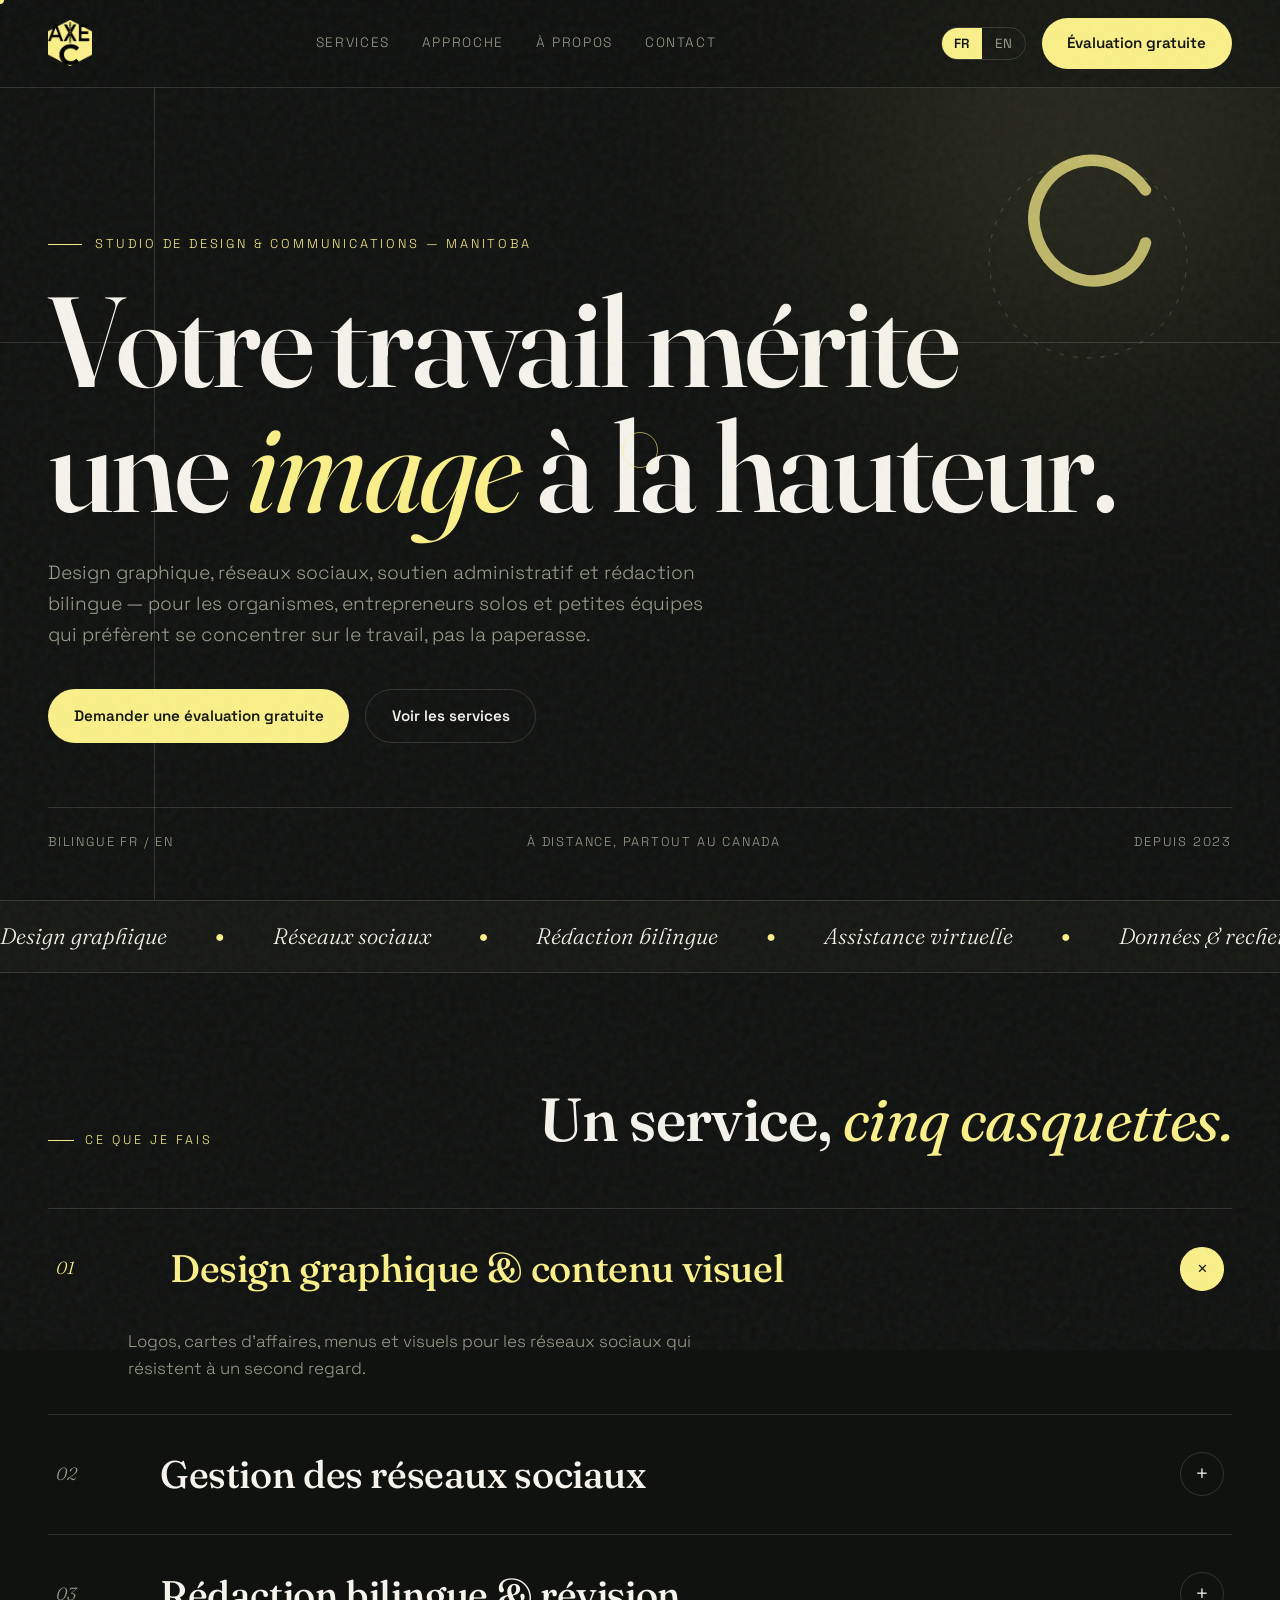
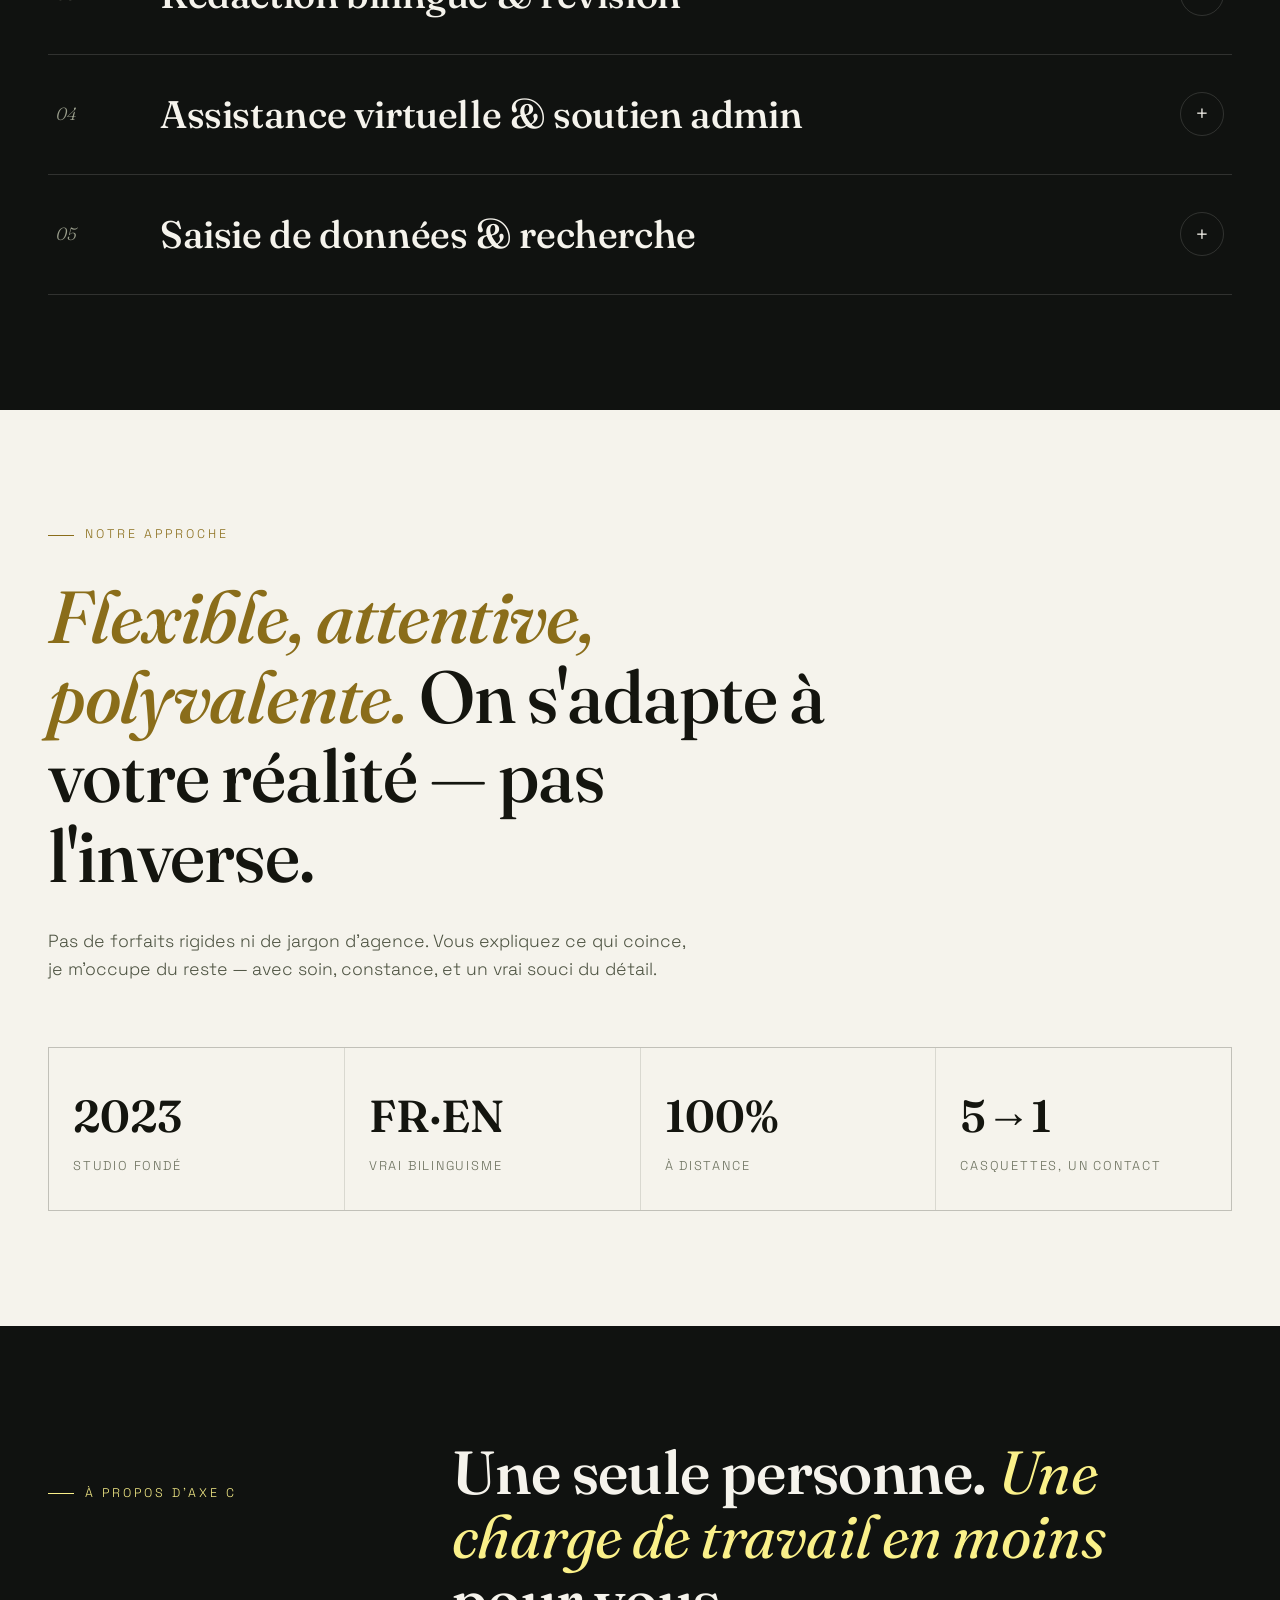
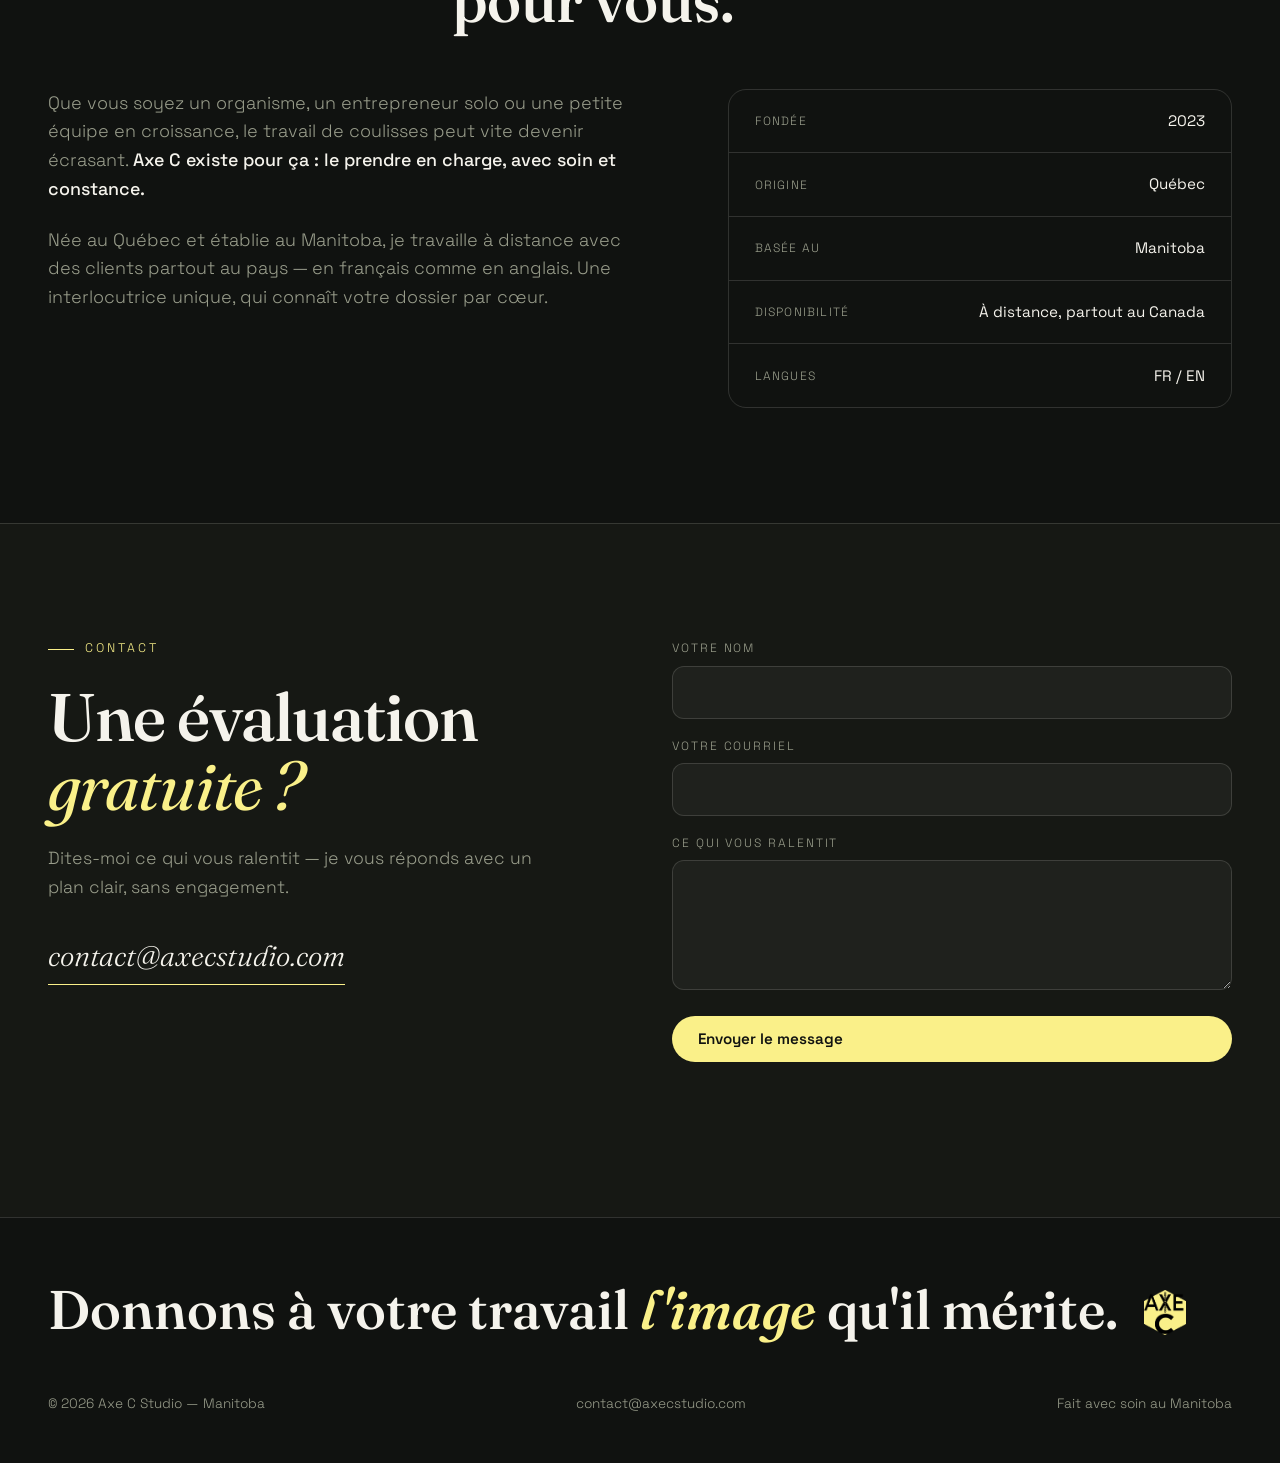
==== commit fb47f56d: "Formulaire contact en envoi direct + polish mobile - Le formulaire envoie maintenant en POST vers /a" ====
--- a/index.html
+++ b/index.html
@@ -165,6 +165,32 @@
 footer .big em{font-style:italic;color:var(--lime)}
 footer .big .tag-logo{height:.82em;width:auto;display:inline-block;vertical-align:-.1em;margin-left:.28em}
 
+/* ----- polish mobile ----- */
+.form-note{font-size:.95rem;min-height:1.5em;color:var(--muted)}
+.form-note.ok{color:#a8e08a}
+.form-note.err{color:#f0a892}
+.form-note.err a{color:var(--lime);text-decoration:underline}
+.btn[disabled]{opacity:.65;cursor:wait;transform:none;box-shadow:none}
+@media(max-width:900px){
+  nav{padding:.8rem 1rem}
+  .logo img{height:38px}
+  .nav-cta .btn{padding:.7rem 1.15rem;font-size:.82rem}
+  .hero{padding-top:6.5rem;min-height:94svh}
+  .crescent{width:120px;top:11%;right:3%;opacity:.55}
+  .hero-foot{font-size:.7rem;gap:.7rem}
+}
+@media(max-width:600px){
+  .nav-cta .btn{display:none}
+  .hero h1{font-size:clamp(2.55rem,11.5vw,3.4rem)}
+  .hero-sub{margin:1.4rem 0 2rem}
+  .hero-ctas{flex-direction:column;align-items:stretch}
+  .hero-ctas .btn{justify-content:center}
+  .svc-name{line-height:1.18}
+  .mail-link{font-size:1.12rem;word-break:break-all}
+  .field input,.field textarea{font-size:16px}
+  section{padding-top:3.5rem;padding-bottom:3.5rem}
+}
+
 /* reveal */
 .rv{opacity:0;transform:translateY(36px);transition:opacity .8s cubic-bezier(.2,.6,.2,1),transform .8s cubic-bezier(.2,.6,.2,1)}
 .rv.in{opacity:1;transform:none}
@@ -312,6 +338,7 @@
         <textarea id="f-msg" name="message" required></textarea>
       </div>
       <button class="btn" type="submit" data-fr="Envoyer le message" data-en="Send message">Envoyer le message</button>
+      <p class="form-note" id="form-note" aria-live="polite"></p>
     </form>
   </div>
 </section>
@@ -348,6 +375,8 @@
     });
     document.title = l==="fr" ? "Axe C — Studio de design & communications"
                               : "Axe C — Design & communications studio";
+    var fn = document.getElementById("form-note");
+    if(fn){ fn.textContent=""; fn.className="form-note"; }
     buildMarquee();
   }
   document.getElementById("btn-fr").addEventListener("click", function(){ setLang("fr"); });
@@ -385,15 +414,50 @@
     el.addEventListener("mouseleave", function(){ ring.classList.remove("is-hover"); });
   });
 
-  /* ----- formulaire -> mailto ----- */
+  /* ----- formulaire -> envoi direct ----- */
   document.getElementById("contact-form").addEventListener("submit", function(e){
     e.preventDefault();
+    var form = e.target,
+        btn = form.querySelector('button[type="submit"]'),
+        note = document.getElementById("form-note");
+    if(!btn) btn = form.querySelector("button");
     var n=document.getElementById("f-name").value.trim(),
         m=document.getElementById("f-email").value.trim(),
         b=document.getElementById("f-msg").value.trim();
-    var subject = encodeURIComponent((lang==="fr"?"Évaluation gratuite — ":"Free evaluation — ")+n);
-    var body = encodeURIComponent(b+"\n\n— "+n+" ("+m+")");
-    location.href = "mailto:contact@axecstudio.com?subject="+subject+"&body="+body;
+    if(!n||!m||!b) return;
+    var sendLabel = lang==="fr"?"Envoyer le message":"Send message";
+    btn.disabled = true;
+    btn.textContent = lang==="fr" ? "Envoi en cours…" : "Sending…";
+    note.className = "form-note"; note.textContent = "";
+    fetch("/api/contact", {
+      method:"POST",
+      headers:{"Content-Type":"application/json"},
+      body: JSON.stringify({name:n, email:m, message:b, lang:lang})
+    }).then(function(r){
+      return r.json().then(function(d){ return {ok:r.ok, d:d}; });
+    }).then(function(res){
+      if(res.ok){
+        note.className = "form-note ok";
+        note.textContent = lang==="fr"
+          ? "Message envoyé — je vous réponds vite."
+          : "Message sent — I'll get back to you soon.";
+        form.reset();
+      } else { throw new Error("send_failed"); }
+    }).catch(function(){
+      note.className = "form-note err";
+      var prefix = lang==="fr"
+        ? "Oups, l'envoi a échoué — écrivez-moi directement : "
+        : "Something went wrong — email me directly: ";
+      note.innerHTML = "";
+      note.appendChild(document.createTextNode(prefix));
+      var a = document.createElement("a");
+      a.href = "mailto:contact@axecstudio.com";
+      a.textContent = "contact@axecstudio.com";
+      note.appendChild(a);
+    }).then(function(){
+      btn.disabled = false;
+      btn.textContent = sendLabel;
+    });
   });
 
   setLang(lang);
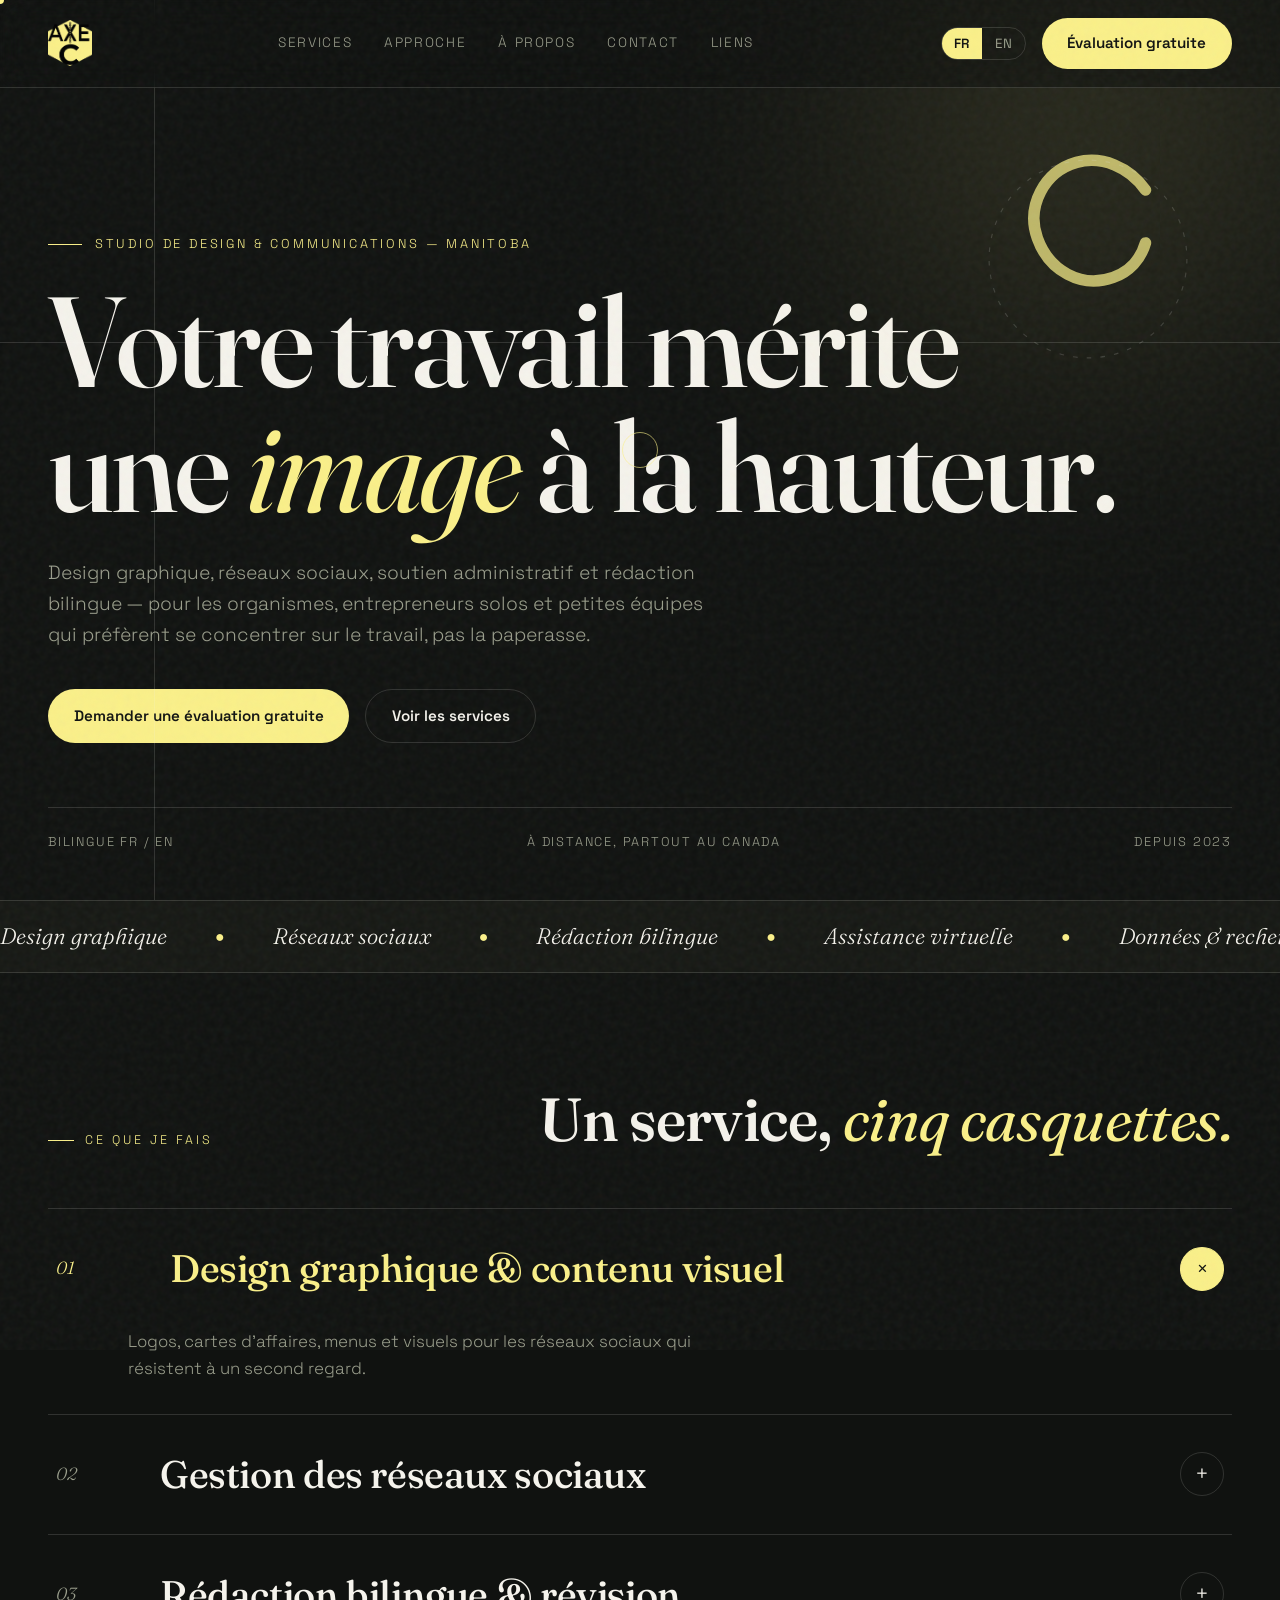
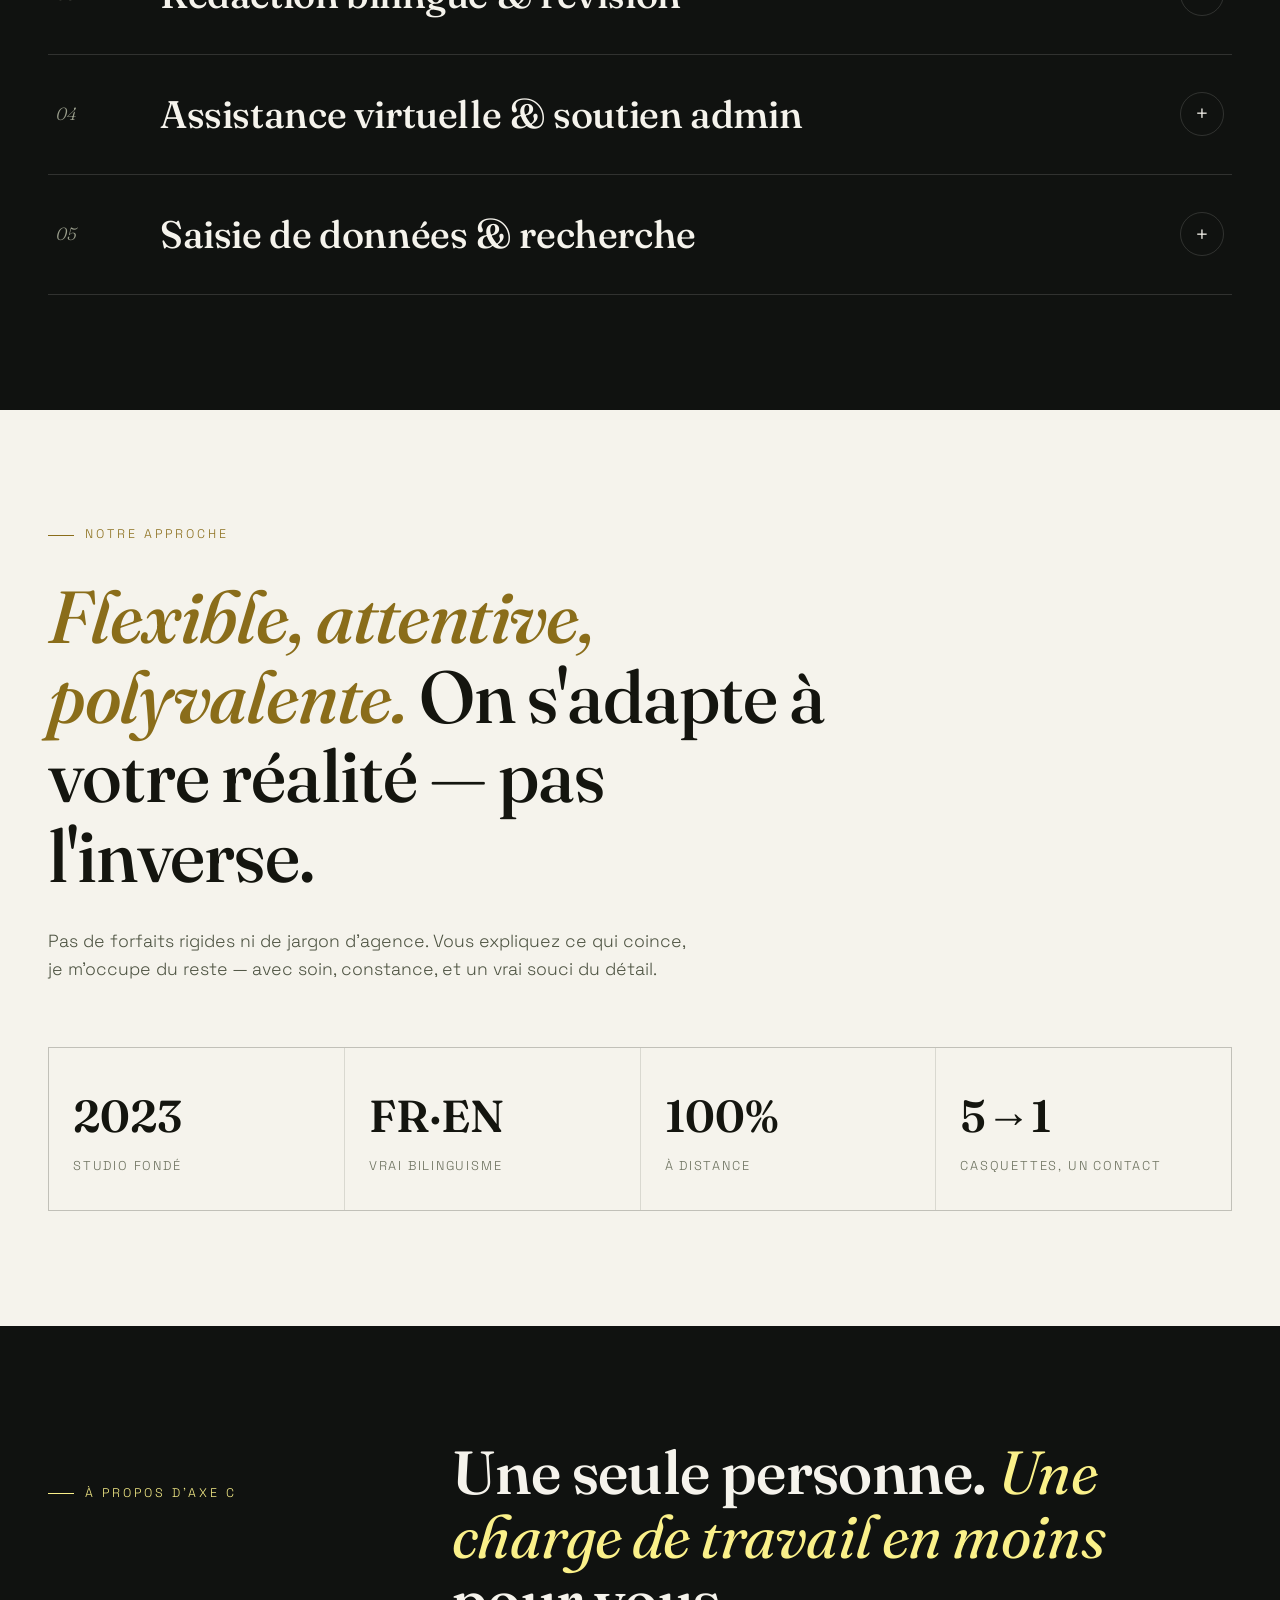
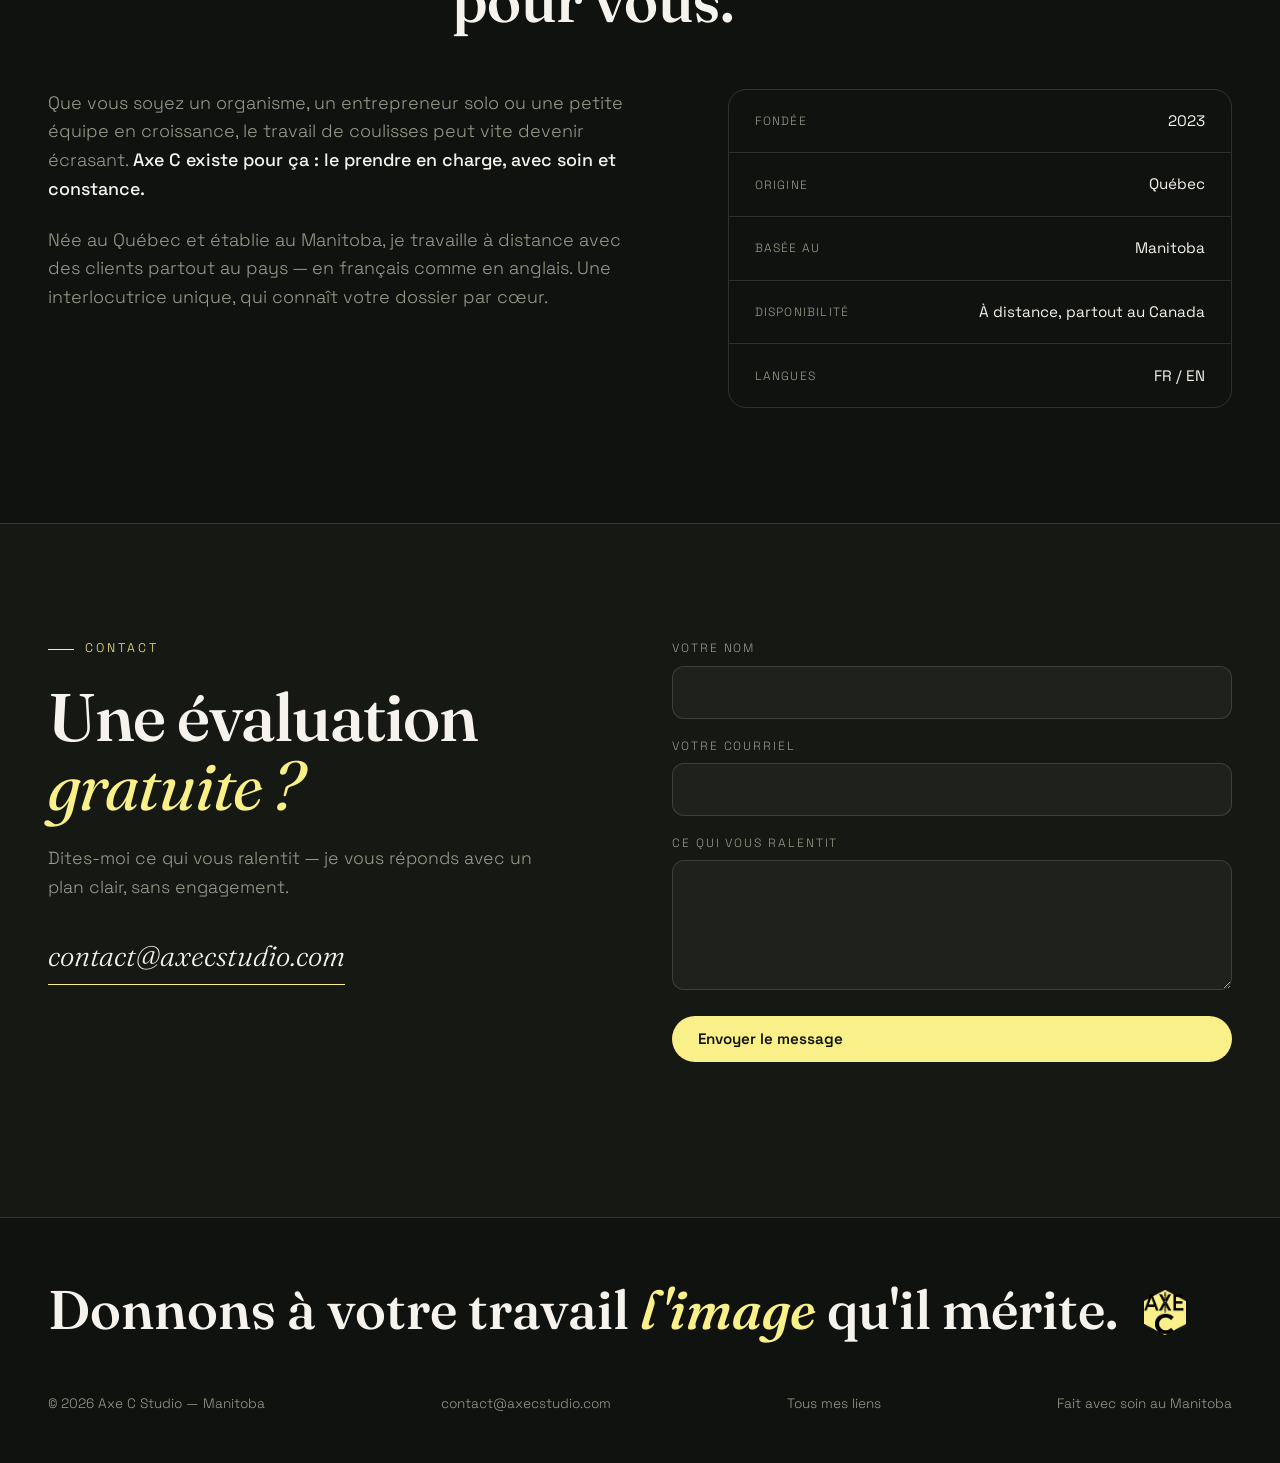
==== commit 7f96db6e: "liens: Velvet Love en 'À venir' non cliquable en dernier + page accessible depuis le site" ====
--- a/index.html
+++ b/index.html
@@ -196,6 +196,10 @@
 .rv.in{opacity:1;transform:none}
 @media(prefers-reduced-motion:reduce){.rv{opacity:1;transform:none}.marquee-track,.blob,.grain,.crescent{animation:none}html{scroll-behavior:auto}}
 </style>
+<script>
+window.va = window.va || function () { (window.vaq = window.vaq || []).push(arguments); };
+</script>
+<script defer src="/_vercel/insights/script.js"></script>
 </head>
 <body>
 <div class="grain" aria-hidden="true"></div>
@@ -211,6 +215,7 @@
     <a href="#approche" data-fr="Approche" data-en="Approach">Approche</a>
     <a href="#apropos" data-fr="À propos" data-en="About">À propos</a>
     <a href="#contact" data-fr="Contact" data-en="Contact">Contact</a>
+    <a href="/liens" data-fr="Liens" data-en="Links">Liens</a>
   </div>
   <div class="nav-cta">
     <div class="lang-toggle" role="group" aria-label="Langue / Language">
@@ -347,6 +352,7 @@
   <p class="big rv" data-fr="Donnons à votre travail <em>l'image</em> qu'il mérite. <img class=&quot;tag-logo&quot; src=&quot;logo.png&quot; alt=&quot;Axe C&quot;>" data-en="Give your work the <em>face</em> it deserves. <img class=&quot;tag-logo&quot; src=&quot;logo.png&quot; alt=&quot;Axe C&quot;>">Donnons à votre travail <em>l'image</em> qu'il mérite. <img class="tag-logo" src="logo.png" alt="Axe C"></p>
   <span>© 2026 Axe C Studio — Manitoba</span>
   <span><a href="mailto:contact@axecstudio.com">contact@axecstudio.com</a></span>
+  <span><a href="/liens" data-fr="Tous mes liens" data-en="All my links">Tous mes liens</a></span>
   <span data-fr="Fait avec soin au Manitoba" data-en="Carefully made in Manitoba">Fait avec soin au Manitoba</span>
 </footer>
 
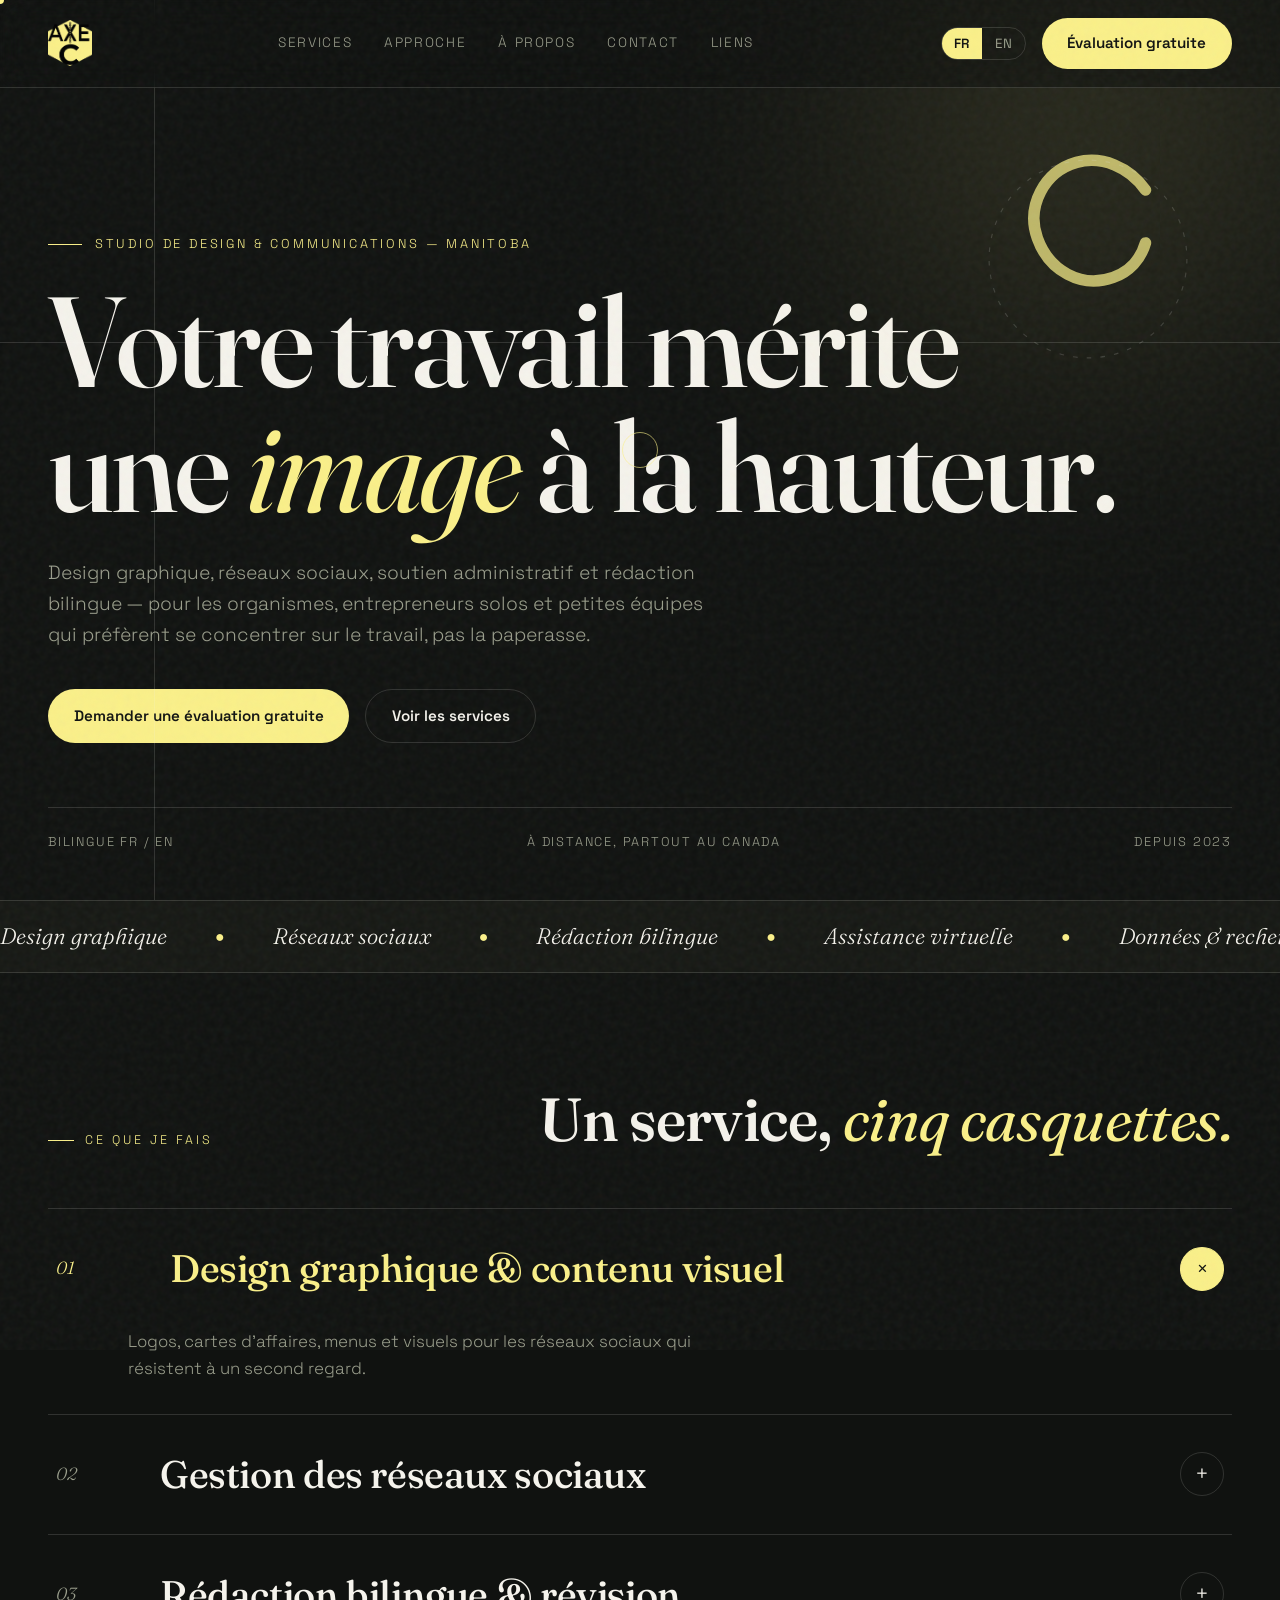
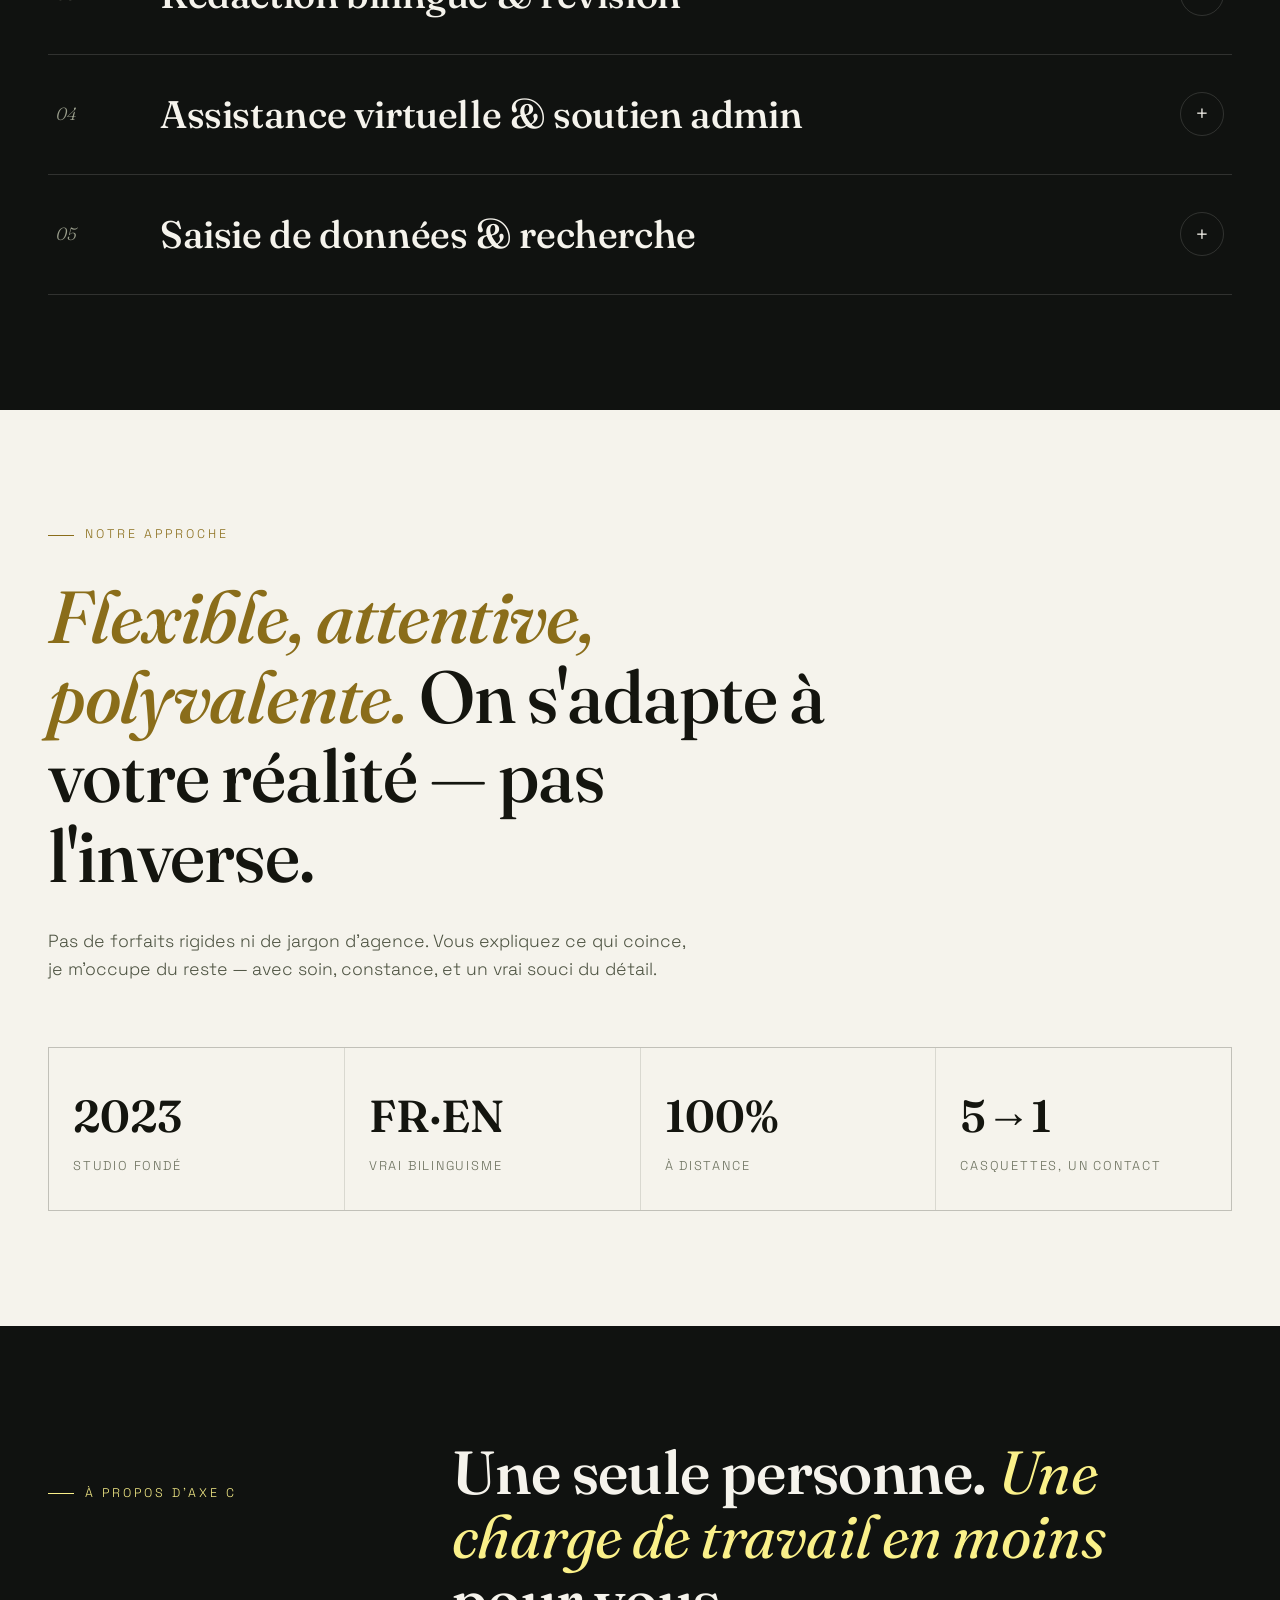
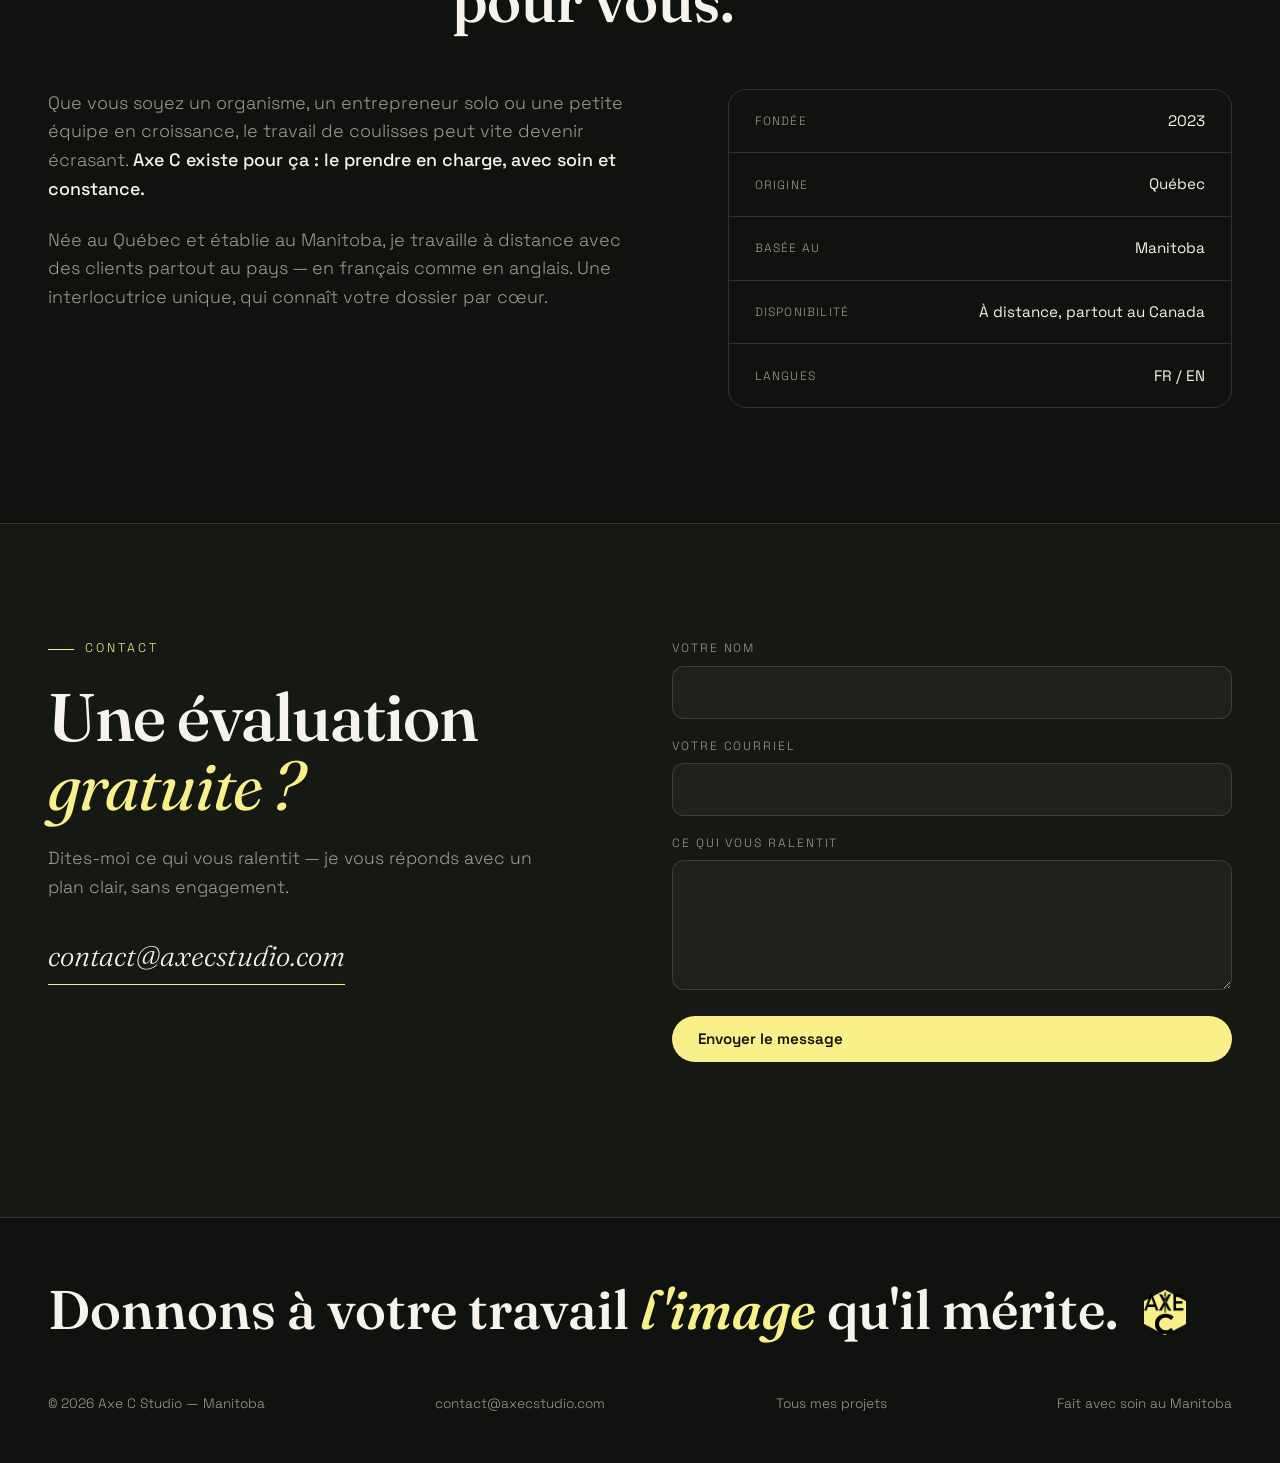
==== commit d0bd2b5a: "liens: 'Tous mes projets' au lieu de 'Tous mes liens' (titre + pied de page)" ====
--- a/index.html
+++ b/index.html
@@ -352,7 +352,7 @@
   <p class="big rv" data-fr="Donnons à votre travail <em>l'image</em> qu'il mérite. <img class=&quot;tag-logo&quot; src=&quot;logo.png&quot; alt=&quot;Axe C&quot;>" data-en="Give your work the <em>face</em> it deserves. <img class=&quot;tag-logo&quot; src=&quot;logo.png&quot; alt=&quot;Axe C&quot;>">Donnons à votre travail <em>l'image</em> qu'il mérite. <img class="tag-logo" src="logo.png" alt="Axe C"></p>
   <span>© 2026 Axe C Studio — Manitoba</span>
   <span><a href="mailto:contact@axecstudio.com">contact@axecstudio.com</a></span>
-  <span><a href="/liens" data-fr="Tous mes liens" data-en="All my links">Tous mes liens</a></span>
+  <span><a href="/liens" data-fr="Tous mes projets" data-en="All my projects">Tous mes projets</a></span>
   <span data-fr="Fait avec soin au Manitoba" data-en="Carefully made in Manitoba">Fait avec soin au Manitoba</span>
 </footer>
 
